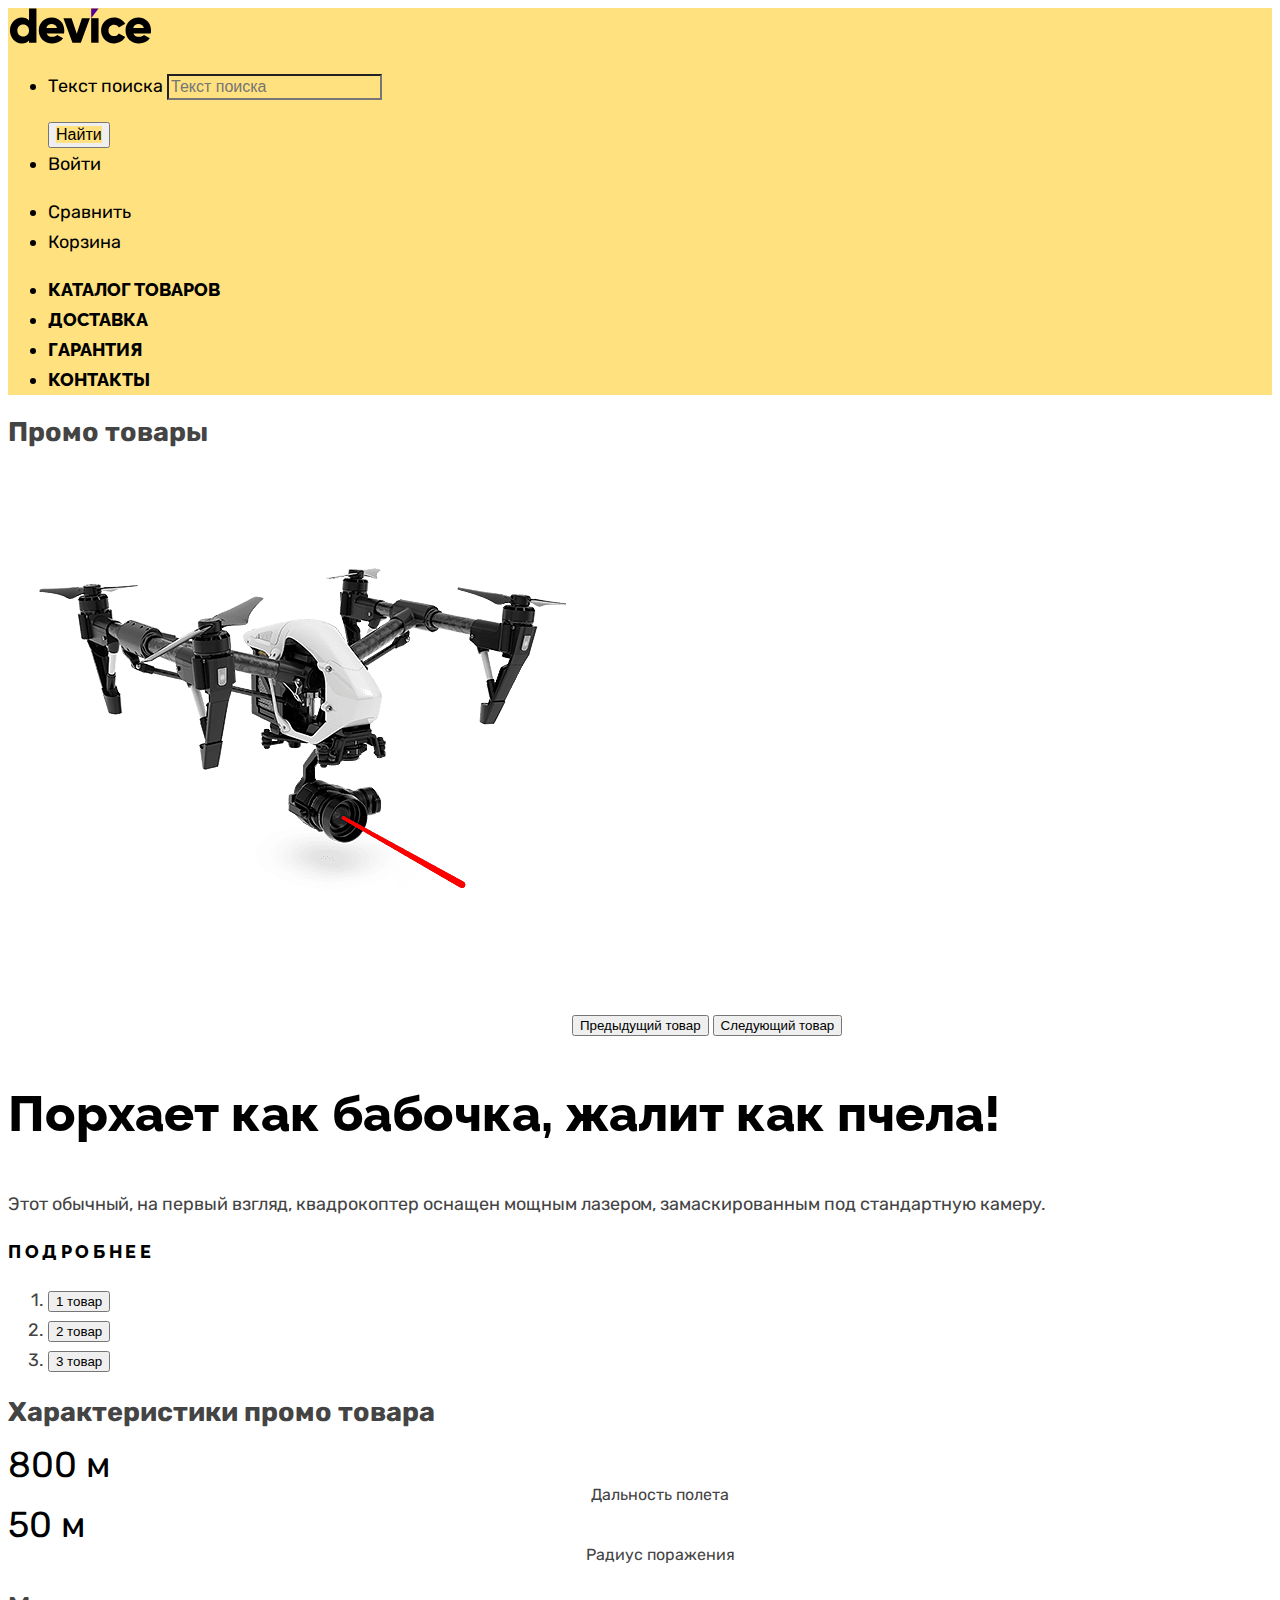
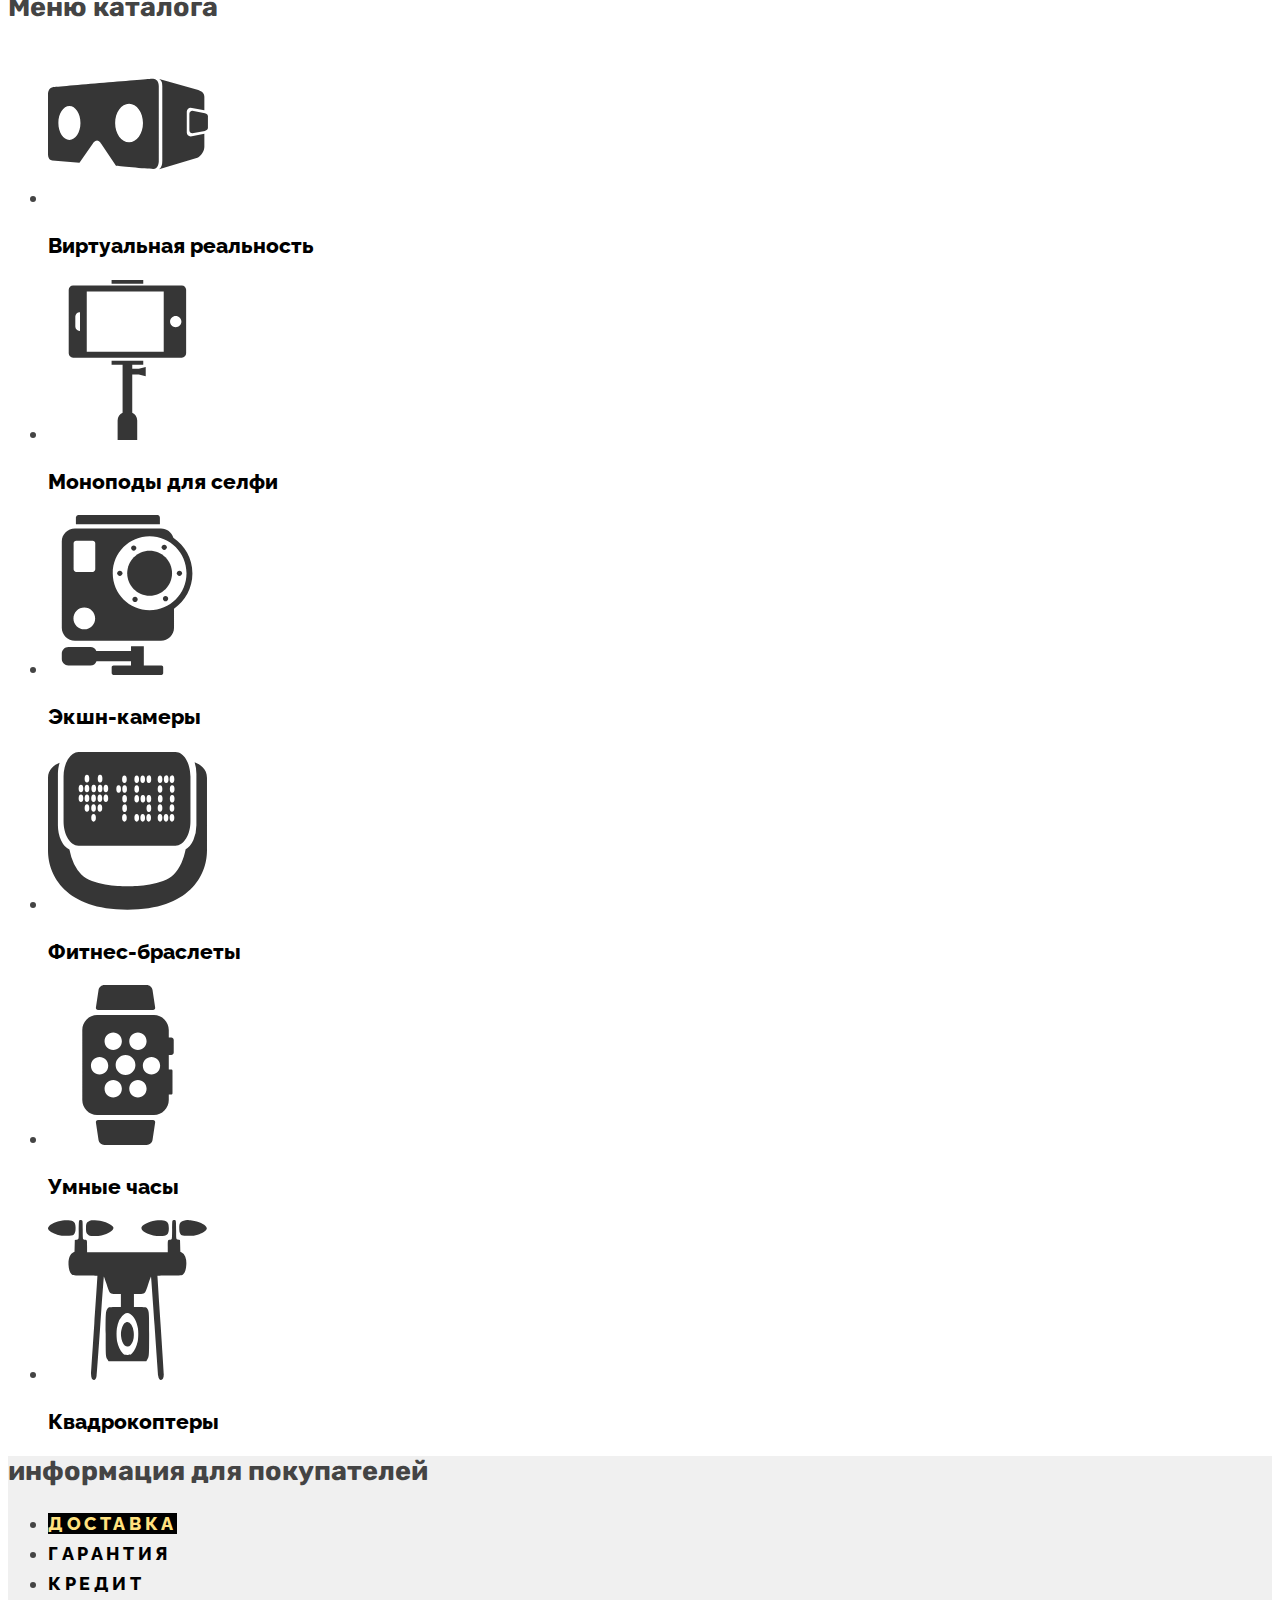
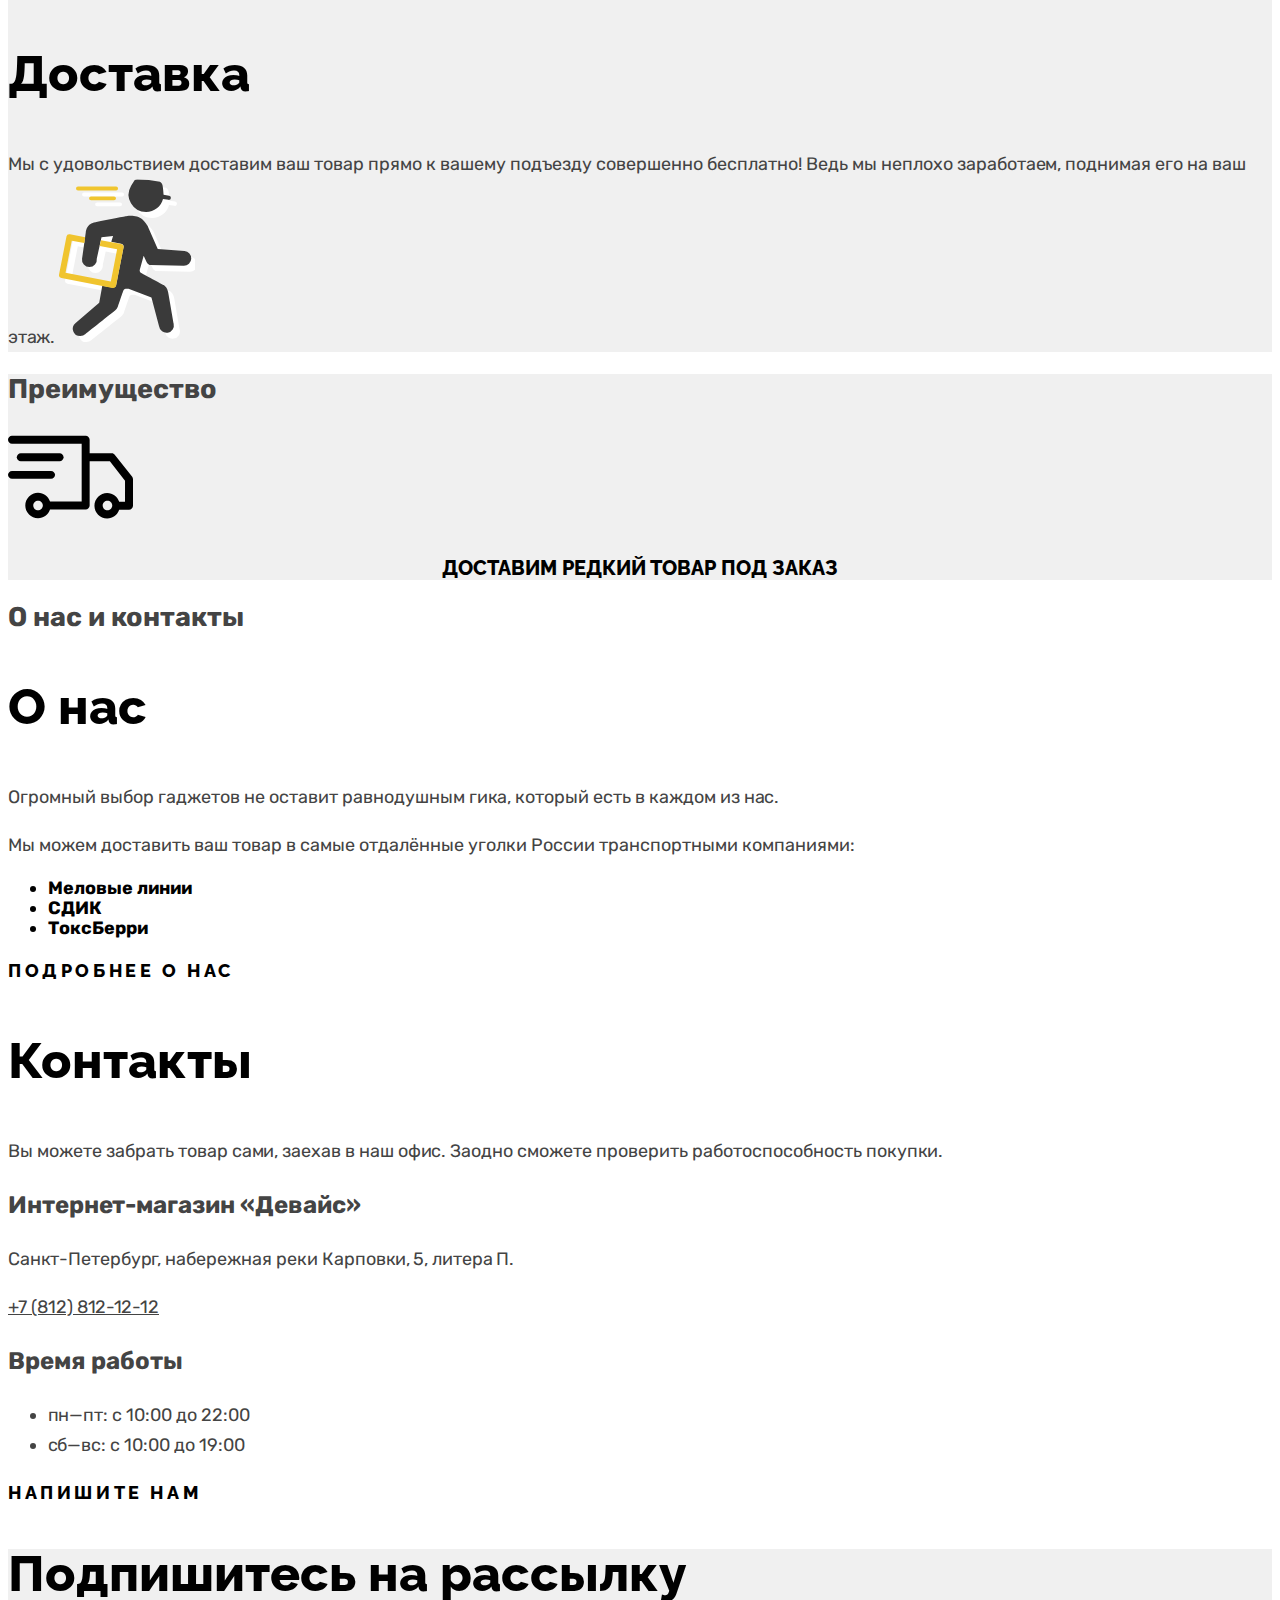
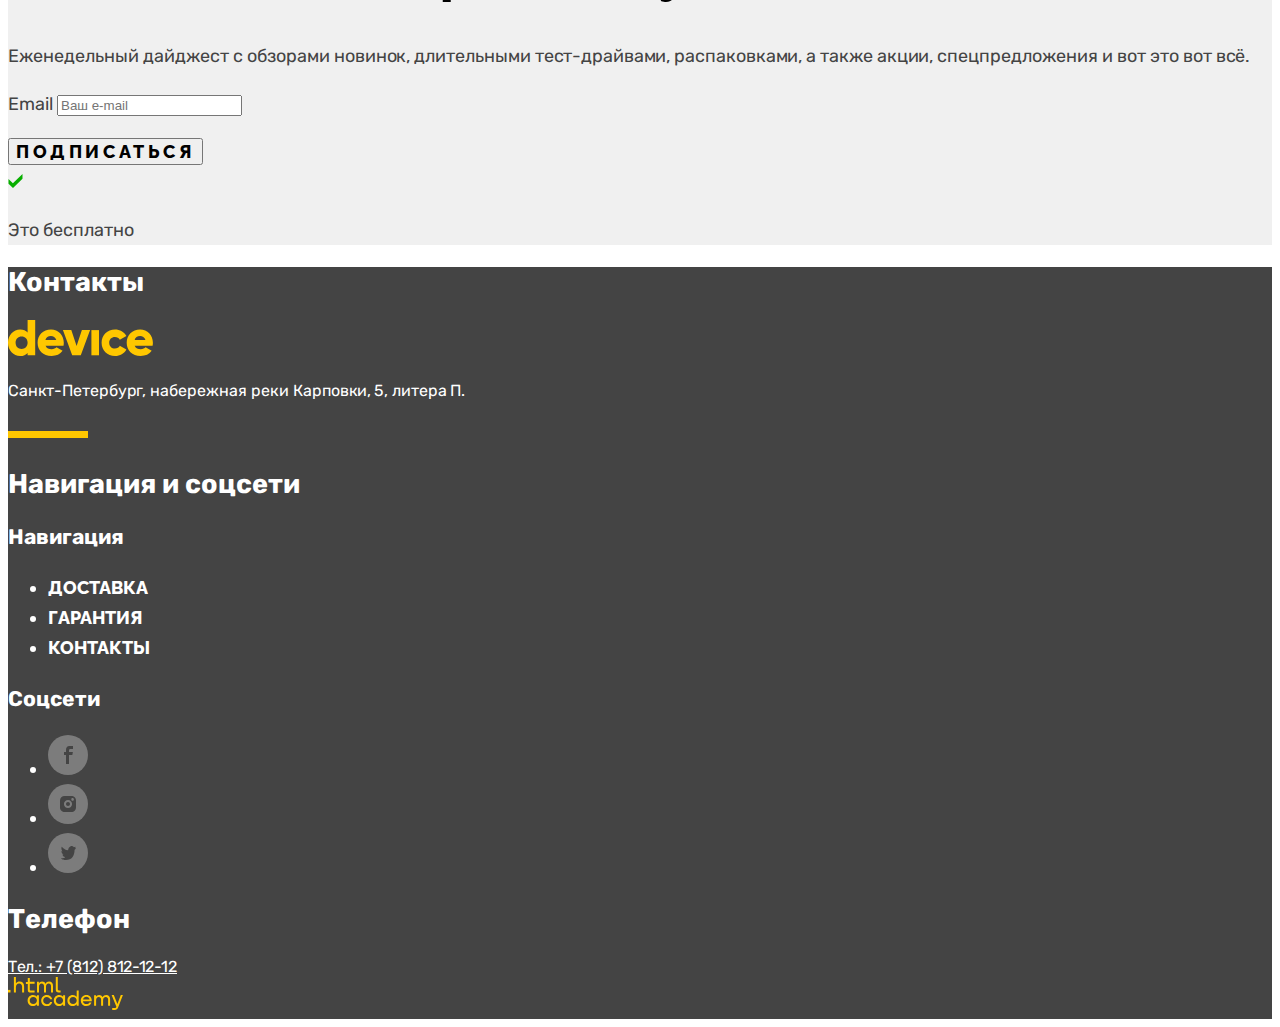
==== index.html @ 8604117a "Базовая стиллизация страницы каталога" ====
<!DOCTYPE html>
<html lang="ru">
  <head>
    <meta charset="utf-8">
    <title>HTML Academy: device</title>
    <link rel="stylesheet" href="css/styles.css">
  </head>
  <body>
    <header class="page-header">
      <nav class="navigation">
        <a class="navigation-logo" href="index.html">
          <img class="page-header-logo" alt="Логотип магазина device" src="./img/header-logo.svg" width="145" height="36">
        </a>

        <ul class="header-list">
          <li class="search-item">
            <form class="search-form" action="https://echo.htmlacademy.ru/" method="post">
              <p class="search-text">
                <label class="visually-hidden" for="search-text">Текст поиска</label>
                <input class="search-text-field" placeholder="Текст поиска" type="text" name="search-text" id="search-text" required>
              </p>
              <button class="search-button" type="submit">
                <span class="search-button-title">Найти</span>
              </button>
            </form>
          </li>
          <li class="header-item">
            <a class="header-link" href="">Войти</a>
          </li>
        </ul>

        <ul class="header-list">
          <li class="header-item">
            <a class="header-link" href="">Сравнить</a>
          </li>
          <li class="header-item">
            <a class="header-link" href="">Корзина</a>
          </li>
        </ul>

        <ul class="navigation-list">
          <li class="navigation-item">
            <a class="navigation-link" href="about.html">
              <span class="visually-hidden">Каталог товаров</span>
            </a>
          </li>
          <li class="navigation-item">
            <a class="navigation-link" href="catalog.html">Доставка</a>
          </li>
          <li class="navigation-item">
            <a class="navigation-link" href="faq.html">Гарантия</a>
          </li>
          <li class="navigation-item">
            <a class="navigation-link" href="faq.html">Контакты</a>
          </li>
        </ul>
      </nav>
    </header>
    <main class="main-index">
      <section class="promo">
        <h2 class="visually-hidden">Промо товары</h2>
        <img class="slider-image" src="./img/slider-1-copter.png" alt="Промо товары" width="560" height="560">
        <button class="slider-button slider-prev" type="button">
          <span class="visually-hidden">Предыдущий товар</span>
        </button>
        <button class="slider-button slider-next" type="button">
          <span class="visually-hidden">Следующий товар</span>
        </button>
        <h3 class="promo-product-title">Порхает как бабочка, жалит как пчела!</h3>
        <p class="promo-product-description">Этот обычный, на первый взгляд, квадрокоптер оснащен мощным лазером, замаскированным под стандартную камеру.</p>
        <a class="button" href="#">Подробнее</a>

        <ol class="slider-pagination">
          <li class="slider-pagination-item">
            <button class="slider-pagination-button slider-pagination-button-current" type="button">
              <span class="visually-hidden">1 товар</span>
            </button>
          </li>
          <li class="slider-pagination-item">
            <button class="slider-pagination-button" type="button">
              <span class="visually-hidden">2 товар</span>
            </button>
          </li>
          <li class="slider-pagination-item">
            <button class="slider-pagination-button" type="button">
              <span class="visually-hidden">3 товар</span>
            </button>
          </li>
        </ol>

        <h2 class="visually-hidden">Характеристики промо товара</h2>
        <dl class="promo-product-feature">
          <dt class="promo-product-feature-name">800 м</dt>
          <dd class="promo-product-feature-value">Дальность полета</dd>

          <dt class="promo-product-feature-name">50 м</dt>
          <dd class="promo-product-feature-value">Радиус поражения</dd>
        </dl>

      </section>

      <section class="catalog">
        <h2 class="visually-hidden">Меню каталога</h2>
        <ul class="catalog-menu">
          <li class="catalog-menu-card">
            <a class="catalog-menu-link" href="catalog.html">
              <img class="catalog-menu-image" src="./img/catalog-image-VR.svg" alt="камера VR" width="160" height="160">
              <h3 class="catalog-menu-title">Виртуальная реальность</h3>
            </a>
          </li>
          <li class="catalog-menu-card">
            <a class="catalog-menu-link" href="#">
              <img class="catalog-menu-image" src="./img/catalog-image-monopod.svg" alt="Моноподы для селфи" width="160" height="160">
              <h3 class="catalog-menu-title">Моноподы для селфи</h3>
            </a>
          </li>
          <li class="catalog-menu-card">
            <a class="catalog-menu-link" href="#">
              <img class="catalog-menu-image" src="./img/catalog-image-camera.svg" alt="Экшн-камера" width="160" height="160">
              <h3 class="catalog-menu-title">Экшн-камеры</h3>
            </a>
          </li>
          <li class="catalog-menu-card">
            <a class="catalog-menu-link" href="#">
              <img class="catalog-menu-image" src="./img/catalog-image-smartband.svg" alt="итнес-браслет" width="160" height="160">
              <h3 class="catalog-menu-title">Фитнес-браслеты</h3>
            </a>
          </li>
          <li class="catalog-menu-card">
            <a class="catalog-menu-link" href="#">
              <img class="catalog-menu-image" src="./img/catalog-image-smartwatch.svg" alt="Умные часы" width="160" height="160">
              <h3 class="catalog-menu-title">Умные часы</h3>
            </a>
          </li>
          <li class="catalog-menu-card">
            <a class="catalog-menu-link" href="#">
              <img class="catalog-menu-image" src="./img/catalog-image-copter.svg" alt="Квадрокоптер" width="160" height="160">
              <h3 class="catalog-menu-title">Квадрокоптеры</h3>
            </a>
          </li>
        </ul>
      </section>

      <section class="info">
        <h2 class="visually-hidden">информация для покупателей</h2>
          <ul class="info-list">
            <li class="info-item">
              <a class="button button-current" href="">
                Доставка
              </a>
            </li>
            <li class="info-item">
              <a class="button" href="">
                Гарантия
              </a>
            </li>
            <li class="info-item">
              <a class="button" href="">
                Кредит
              </a>
            </li>
          </ul>
          <h3 class="info-title">Доставка</h3>
          <span class="info-description">Мы с удовольствием доставим ваш товар прямо к вашему подъезду совершенно бесплатно! Ведь мы неплохо заработаем, поднимая его на ваш этаж.</span>
          <img class="info-logo" src="./img/delivery-image.svg" alt="силуэт человека с посылкой подмышкой, бегущего вперед" width="136" height="164">
      </section>

      <section class="advantage">
        <h2 class="visually-hidden">Преимущество</h2>
        <img class="advantage-logo" src="./img/delivery-logo.svg" alt="Едущий грузовичок доставки" width="125" height="100">
        <p class="advantage-description">Доставим редкий товар под заказ</p>
      </section>

      <section class="about-contacts">
        <h2 class="visually-hidden">О нас и контакты</h2>
        <div class="about">
          <h3 class="about-title">О нас</h3>
          <p class="about-text">Огромный выбор гаджетов не оставит равнодушным гика, который есть в каждом из нас.</p>
          <p class="about-text">Мы можем доставить ваш товар в самые отдалённые уголки России транспортными компаниями:</p>
          <ul class="delivery-list">
            <li class="delivery-item">
              <b>Меловые линии</b>
            </li>
            <li class="delivery-item">
              <b>СДИК</b>
            </li>
            <li class="delivery-item">
              <b>ТоксБерри</b>
            </li>
          </ul>
          <a class="button" href="">Подробнее о нас</a>
        </div>

        <div class="contacts">
          <h3 class="contacts-title">Контакты</h3>
          <p class="contacts-text">Вы можете забрать товар сами, заехав в наш офис. Заодно сможете проверить работоспособность покупки. </p>
          <h3 class="contacts-subtitle">Интернет-магазин «Девайс»</h3>
          <address class="contacts-address">
            <p class="contacts-address-text">Санкт-Петербург, набережная реки Карповки, 5, литера П.</p>
            <a class="contacts-phone" href="tel:+78128121212">+7 (812) 812-12-12</a>
          </address>
          <h3 class="contacts-subtitle">Время работы</h3>
          <ul class="contacts-schedule">
            <li class="contacts-schedule-item">пн—пт: с 10:00 до 22:00</li>
            <li class="contacts-schedule-item">сб—вс: с 10:00 до 19:00</li>
          </ul>
          <a class="button" href="#">Напишите нам</a>
        </div>
      </section>

      <section class="newsletter">
        <h2 class="newsletter-title">Подпишитесь на рассылку</h2>
        <p class="newsletter-text">Еженедельный дайджест с обзорами новинок, длительными тест-драйвами, распаковками, а также акции, спецпредложения и вот это вот всё.</p>
        <form class="newsletter-form" action="https://echo.htmlacademy.ru/" method="post">
          <p class="newsletter-email">
            <label class="visually-hidden" for="newsletter-email">Email</label>
            <input class="field"  placeholder="Ваш e-mail" type="email" name="newsletter-email" id="newsletter-email" required>
          </p>
          <button class="button newsletter-button" type="submit">
            <span class="visually-hidden">Подписаться</span>
          </button>
        </form>
        <img class="newsletter-logo" src="./img/сheck-mark.svg" alt="галочка">
        <p class="newsletter-text">Это бесплатно</p>
      </section>
    </main>

    <footer class="page-footer">
      <section class="footer-contacts">
        <h2 class="visually-hidden">Контакты</h2>
        <img class="footer-contacts-logo" src="./img/footer-logo.svg" alt="Логотип магазина device" width="145" height="36">
        <address class="footer-contacts-address">
          <p class="address-text">Санкт-Петербург, набережная реки Карповки, 5, литера П.</p>
        </address>
        <img class="footer-contacts-logo" src="./img/line.svg" alt="горизонтальная желтая полоса" width="80" height="7">
      </section>

      <section>
        <h2 class="visually-hidden">Навигация и соцсети</h2>

        <h3 class="visually-hidden">Навигация</h3>
        <ul class="navigation-list navigation-footer">
          <li class="navigation-item navigation-footer">
            <a class="navigation-link" href="catalog.html">Доставка</a>
          </li>
          <li class="navigation-item navigation-footer">
            <a class="navigation-link" href="faq.html">Гарантия</a>
          </li>
          <li class="navigation-item navigation-footer">
            <a class="navigation-link" href="faq.html">Контакты</a>
          </li>
        </ul>

        <h3 class="visually-hidden">Соцсети</h3>
        <ul class="footer-social-list">
          <li class="footer-social-item">
            <a class="button" href="#">
              <img class="social-logo" alt="Логотип Facebook" src="./img/fb-logo.svg" width="40" height="40">
            </a>
          </li>
          <li class="footer-social-item">
            <a class="button" href="#">
              <img class="social-logo" alt="Логотип Instagram" src="./img/insta-logo.svg" width="40" height="40">
            </a>
          </li>
          <li class="footer-social-item">
            <a class="button" href="#">
              <img class="social-logo" alt="Логотип Twitter" src="./img/twitter-logo.svg" width="40" height="40">
            </a>
          </li>
        </ul>
      </section>

      <section>
        <h2 class="visually-hidden">Телефон</h2>
        <address class="footer-contacts-address">
          <a class="footer-contacts-address-phone" href="tel:+78005558628">Тел.: +7 (812) 812-12-12</a>
        </address>
        <a class="htmlacademy-link" href="https://htmlacademy.ru/">
          <img class="footer-about-logo" src="./img/school-logo.svg" alt="Логотип html academy" width="115" height="33">
        </a>
      </section>

    </footer>
  </body>
</html>
---- css/styles.css ----
@font-face {
  font-family: "Raleway";
  font-style: normal;
  font-weight: 800;
  src: url("../fonts/raleway/raleway-800.woff2") format("woff2");
  font-display: swap;
}

@font-face {
  font-family: "Rubik";
  font-style: normal;
  font-weight: 400;
  src: url("../fonts/rubik/rubik-400.woff2") format("woff2");
  font-display: swap;
}

@font-face {
  font-family: "Rubik";
  font-style: normal;
  font-weight: 700;
  src: url("../fonts/rubik/rubik-700.woff2") format("woff2");
  font-display: swap;
}

body {
  font-family: "Rubik", sans-serif;
  font-size: 18px;
  line-height: 30px;
  color: #444444;
  background-color: #FFFFFF;
}

.button {
  font-family: "Raleway", sans-serif;
  font-size: 18px;
  text-align: center;
  color: #000000;
  text-decoration: none;
  text-transform: uppercase;
  letter-spacing: 3.6px;
}

.button-current {
  background-color: #000000;
  color: #FFE17F;
}

.page-header {
  color: #000000;
  background: #FFE17F;
}

.search-button-title {
  font-size: 16px;
  line-height: 20px;
  text-align: center;
  color: #000000;
  background-color: #FFE17F;
}

.search-text-field {
  font-size: 16px;
  line-height: 20px;
  background-color: #FFE17F;
}

.navigation-link {
  font-family: "Raleway", sans-serif;
  line-height: 21px;
  text-align: center;
  color: #000000;
  text-decoration: none;
  text-transform: uppercase;
}

.navigation-current {
  opacity: 30%;
}

.header-link {
  text-align: center;
  color: #000000;
  text-decoration: none;
}

.promo-product-title {
  font-family: "Raleway", sans-serif;
  font-size: 50px;
  line-height: 50px;
  color: #000000;
}

.promo-product-feature-name {
  font-size: 36px;
  color: #000000;
}

.promo-product-feature-value {
  font-size: 16px;
  text-align: center;
}

.catalog-menu-link {
  font-family: "Raleway", sans-serif;
  line-height: 24px;
  color: #000000;
  text-decoration: none;
}

.info-title {
  font-family: "Raleway", sans-serif;
  font-size: 50px;
  line-height: 50px;
  color: #000000;
}

.info {
  background: #F0F0F0;
}

.advantage {
  background: #F0F0F0;
}

.advantage-description {
  font-family: "Raleway", sans-serif;
  font-size: 20px;
  line-height: 24px;
  color: #000000;
  text-align: center;
  text-transform: uppercase;
}

.about-title {
  font-family: "Raleway", sans-serif;
  font-size: 50px;
  line-height: 50px;
  color: #000000;
}

.delivery-item {
  line-height: 20px;
  color: #000000;
}

.contacts-title {
  font-family: "Raleway", sans-serif;
  font-size: 50px;
  line-height: 50px;
  color: #000000;
}

.contacts-subtitle {
  font-size: 24px;
}

.contacts-address {
  font-style: normal;
}

.contacts-phone {
  text-decoration-line: underline;
  color: #444444;
}

.newsletter-title {
  font-family: "Raleway", sans-serif;
  font-size: 50px;
  line-height: 50px;
  color: #000000;
}

.newsletter {
  background: #F0F0F0;
}

.page-footer {
  color: #FFFFFF;
  background: #444444;
}

.page-footer a {
  color: #FFFFFF;
}

.footer-contacts-address {
  font-style: normal;
  font-size: 16px;
  line-height: 20px;
}

/*Страница каталога*/

.inner-header-title {
  font-family: "Raleway", sans-serif;
  font-size: 50px;
  line-height: 50px;
  color: #000000;
}

.breadcrumbs {
  color: #000000;
  font-size: 16px;
}

.breadcrumbs-link {
  color: inherit;
  text-decoration: none;
}

.catalog-filter-label {
  font-family: "Raleway", sans-serif;
  font-size: 16px;
  color: #000000;
  text-transform: uppercase;
  letter-spacing:3.2px;
}

.catalog-filter-title {
  line-height: 20px;
  color: #000000;
  font-weight: 700;
}

.control-label {
  font-size: 16px;
  color: #000000;
}

.catalog-filter-slider {
  font-size: 15px;
  color: #000000;
  opacity: 30%;
}

.filter-container {
  background: #F0F0F0;
}

.sorting-type-label {
  font-family: "Raleway", sans-serif;
  font-size: 16px;
  color: #000000;
  text-transform: uppercase;
  letter-spacing:3.2px;
}

.sorting-container {
  background: #F0F0F0;
}

.product-card-link {
  text-decoration: none;
}

.product-card-title {
  line-height: 20px;
  letter-spacing: -0.36px;
  color: #000000;
}

.product-card-price {
  font-weight: 400;
}

.pagination-show-more {
  font-size: 16px;
}

.pagination-container {
  background: #F0F0F0;
}

.pagination-link {
  color: #444444;
  background-color: #F0F0F0;
  text-decoration: none;
  font-size: 16px;
  line-height: 20px;
}
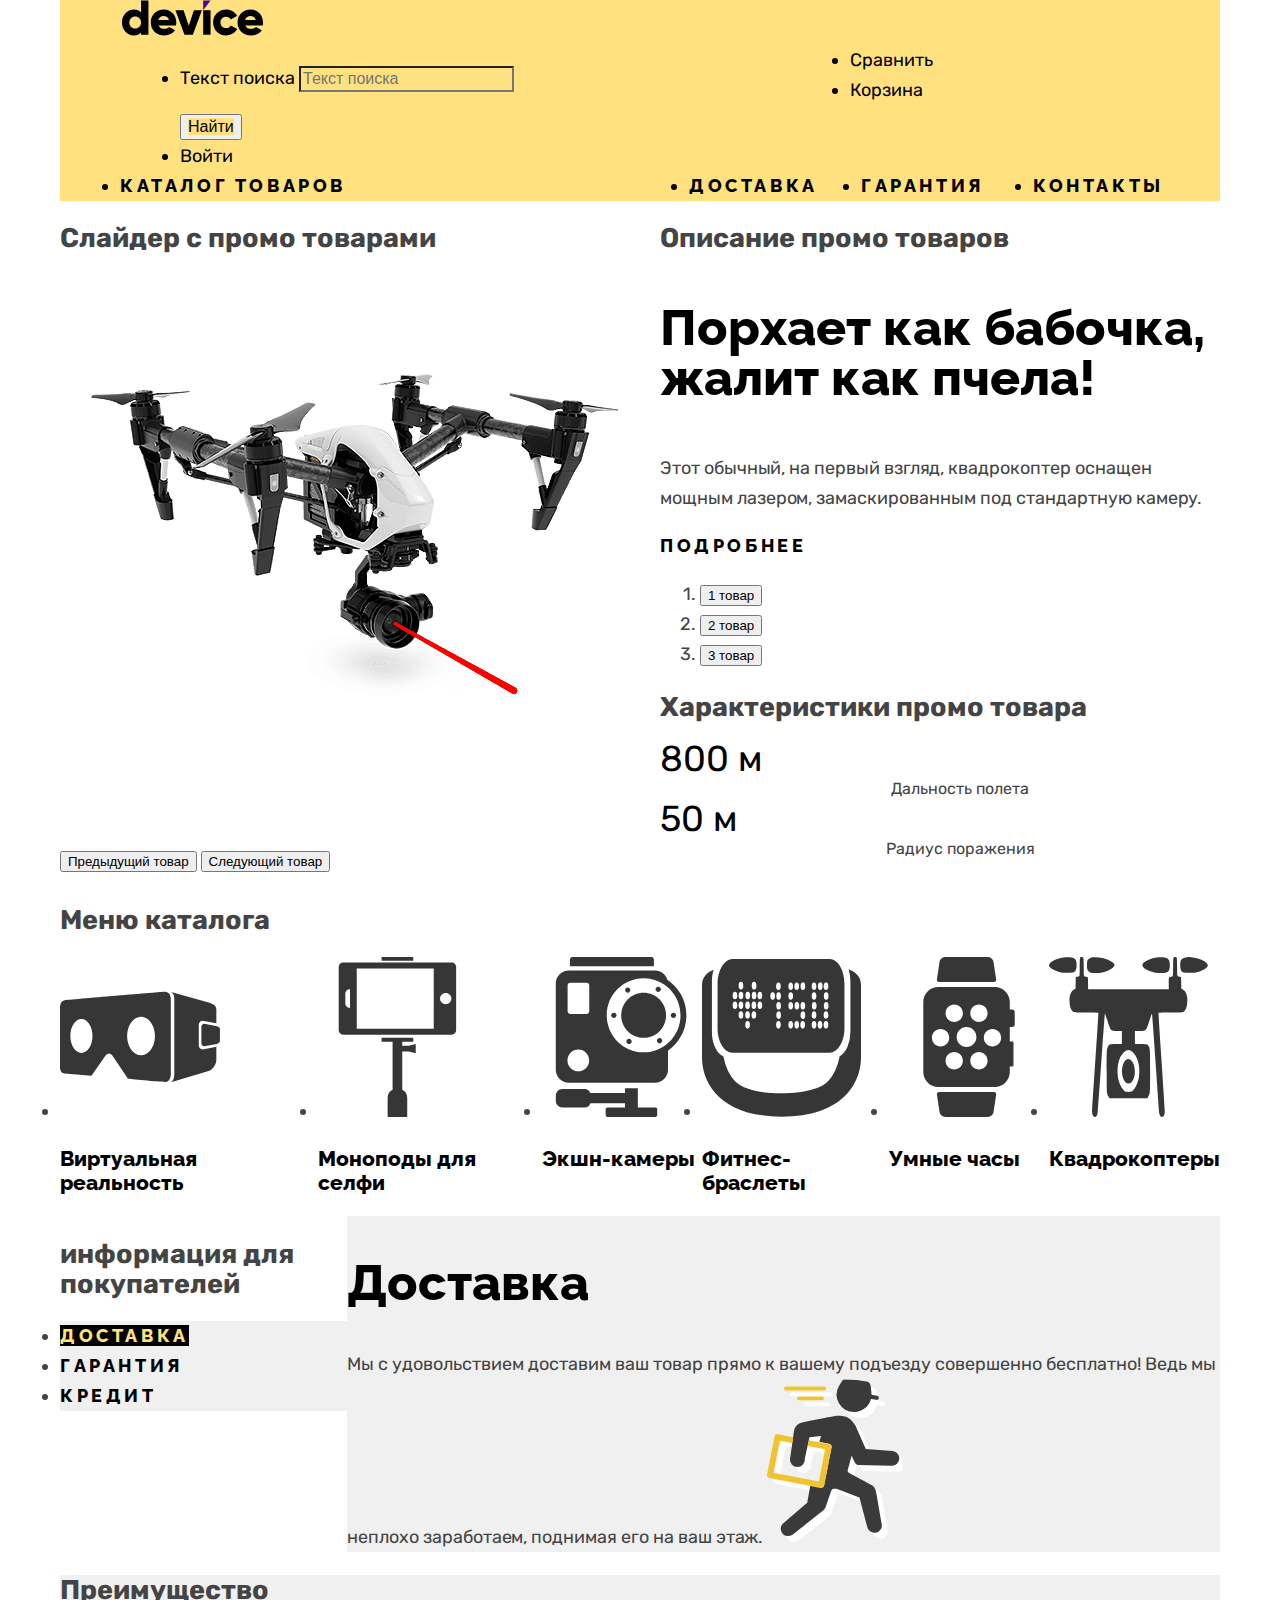
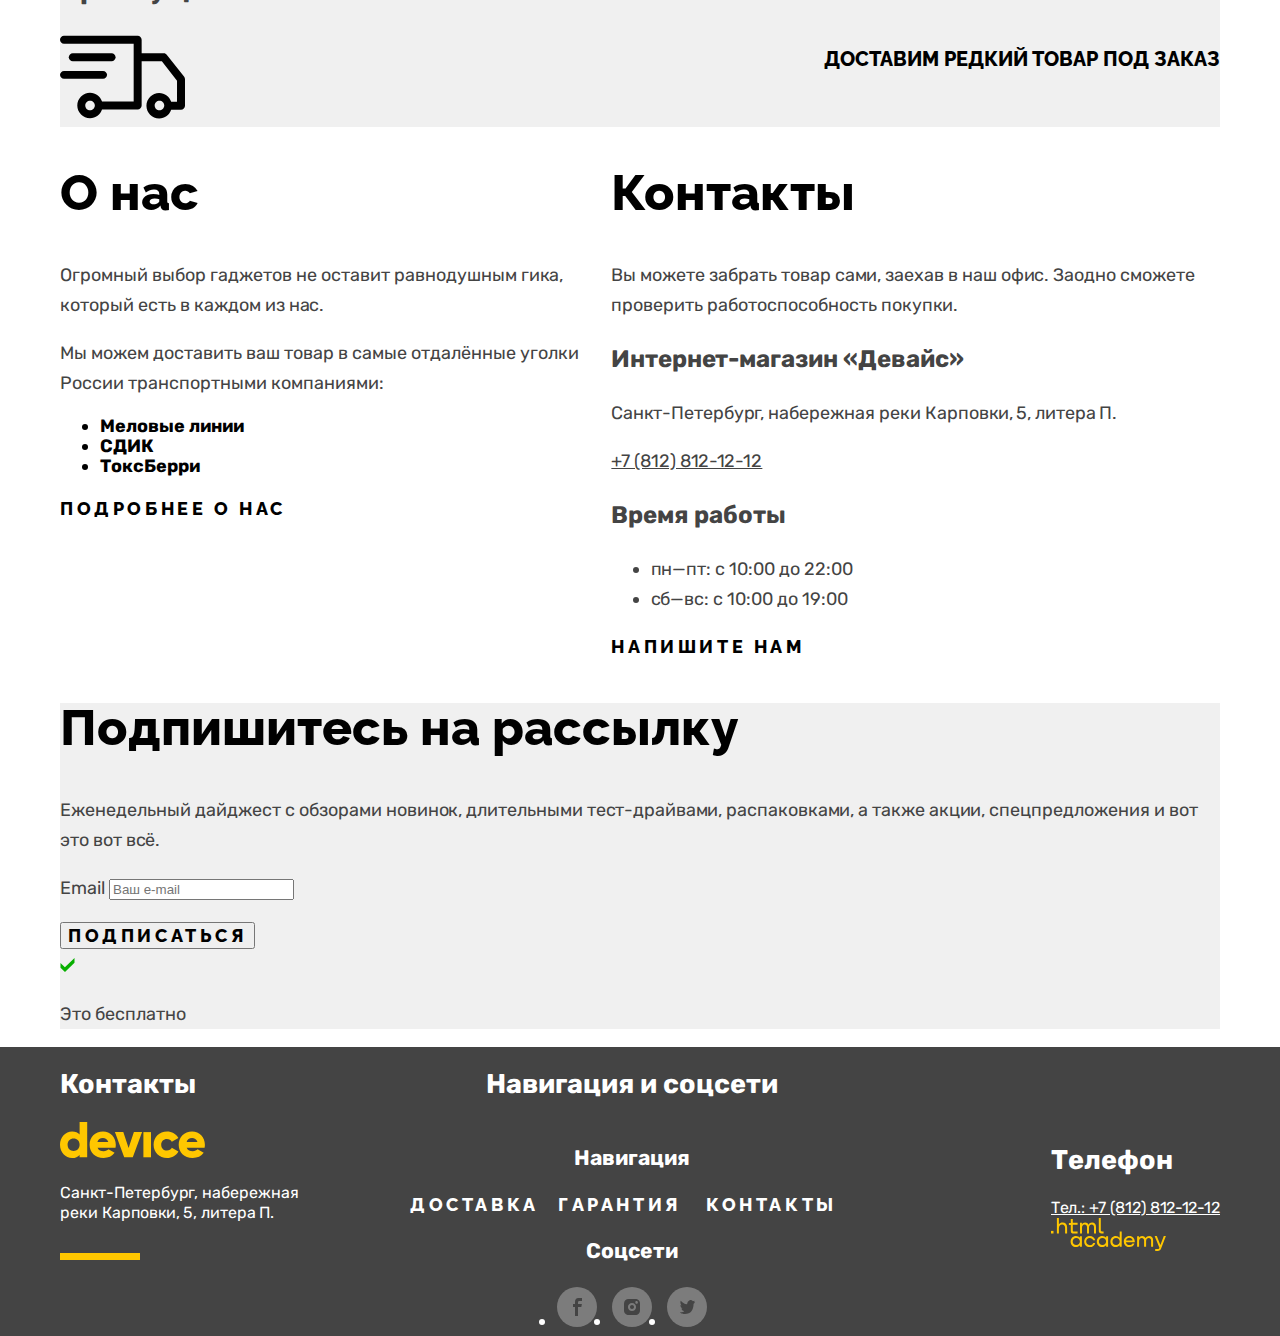
==== commit a2422974: "Сетки. Крупные блоки. Главная страница" ====
--- a/index.html
+++ b/index.html
@@ -12,274 +12,291 @@
           <img class="page-header-logo" alt="Логотип магазина device" src="./img/header-logo.svg" width="145" height="36">
         </a>
 
-        <ul class="header-list">
-          <li class="search-item">
-            <form class="search-form" action="https://echo.htmlacademy.ru/" method="post">
-              <p class="search-text">
-                <label class="visually-hidden" for="search-text">Текст поиска</label>
-                <input class="search-text-field" placeholder="Текст поиска" type="text" name="search-text" id="search-text" required>
-              </p>
-              <button class="search-button" type="submit">
-                <span class="search-button-title">Найти</span>
-              </button>
-            </form>
-          </li>
-          <li class="header-item">
-            <a class="header-link" href="">Войти</a>
-          </li>
-        </ul>
-
-        <ul class="header-list">
-          <li class="header-item">
-            <a class="header-link" href="">Сравнить</a>
-          </li>
-          <li class="header-item">
-            <a class="header-link" href="">Корзина</a>
-          </li>
-        </ul>
-
-        <ul class="navigation-list">
-          <li class="navigation-item">
-            <a class="navigation-link" href="about.html">
+        <div class="navigation-user">
+          <ul class="header-user">
+            <li class="search-item">
+              <form class="search-form" action="https://echo.htmlacademy.ru/" method="post">
+                <p class="search-text">
+                  <label class="visually-hidden" for="search-text">Текст поиска</label>
+                  <input class="search-text-field" placeholder="Текст поиска" type="text" name="search-text" id="search-text" required>
+                </p>
+                <button class="search-button" type="submit">
+                  <span class="search-button-title">Найти</span>
+                </button>
+              </form>
+            </li>
+            <li class="header-item">
+              <a class="header-link" href="">Войти</a>
+            </li>
+          </ul>
+
+          <ul class="header-user header-list">
+            <li class="header-item">
+              <a class="header-link" href="">Сравнить</a>
+            </li>
+            <li class="header-item">
+              <a class="header-link" href="">Корзина</a>
+            </li>
+          </ul>
+      </div>
+
+        <ul class="navigation-user navigation-list">
+          <li class="navigation-item catalog-item">
+            <a class="navigation-link" href="catalog.html">
               <span class="visually-hidden">Каталог товаров</span>
             </a>
           </li>
           <li class="navigation-item">
-            <a class="navigation-link" href="catalog.html">Доставка</a>
+            <a class="navigation-link" href="#">Доставка</a>
           </li>
           <li class="navigation-item">
-            <a class="navigation-link" href="faq.html">Гарантия</a>
+            <a class="navigation-link" href="#">Гарантия</a>
           </li>
           <li class="navigation-item">
-            <a class="navigation-link" href="faq.html">Контакты</a>
+            <a class="navigation-link" href="#">Контакты</a>
           </li>
         </ul>
       </nav>
     </header>
-    <main class="main-index">
-      <section class="promo">
-        <h2 class="visually-hidden">Промо товары</h2>
-        <img class="slider-image" src="./img/slider-1-copter.png" alt="Промо товары" width="560" height="560">
-        <button class="slider-button slider-prev" type="button">
-          <span class="visually-hidden">Предыдущий товар</span>
-        </button>
-        <button class="slider-button slider-next" type="button">
-          <span class="visually-hidden">Следующий товар</span>
-        </button>
-        <h3 class="promo-product-title">Порхает как бабочка, жалит как пчела!</h3>
-        <p class="promo-product-description">Этот обычный, на первый взгляд, квадрокоптер оснащен мощным лазером, замаскированным под стандартную камеру.</p>
-        <a class="button" href="#">Подробнее</a>
-
-        <ol class="slider-pagination">
-          <li class="slider-pagination-item">
-            <button class="slider-pagination-button slider-pagination-button-current" type="button">
-              <span class="visually-hidden">1 товар</span>
+    <main class="main-container main-index">
+      <div class="page-container">
+
+        <div class="index-columns">
+          <section class="slider">
+            <h2 class="visually-hidden">Слайдер с промо товарами</h2>
+            <img class="slider-image" src="./img/slider-1-copter.png" alt="Промо товары" width="560" height="560">
+            <button class="slider-button slider-prev" type="button">
+              <span class="visually-hidden">Предыдущий товар</span>
             </button>
-          </li>
-          <li class="slider-pagination-item">
-            <button class="slider-pagination-button" type="button">
-              <span class="visually-hidden">2 товар</span>
+            <button class="slider-button slider-next" type="button">
+              <span class="visually-hidden">Следующий товар</span>
             </button>
-          </li>
-          <li class="slider-pagination-item">
-            <button class="slider-pagination-button" type="button">
-              <span class="visually-hidden">3 товар</span>
+          </section>
+
+          <section class="promo-product">
+            <h2 class="visually-hidden">Описание промо товаров</h2>
+            <h3 class="promo-product-title">Порхает как бабочка, жалит как пчела!</h3>
+            <p class="promo-product-description">Этот обычный, на первый взгляд, квадрокоптер оснащен мощным лазером, замаскированным под стандартную камеру.</p>
+            <a class="button" href="#">Подробнее</a>
+
+            <ol class="slider-pagination">
+              <li class="slider-pagination-item">
+                <button class="slider-pagination-button slider-pagination-button-current" type="button">
+                  <span class="visually-hidden">1 товар</span>
+                </button>
+              </li>
+              <li class="slider-pagination-item">
+                <button class="slider-pagination-button" type="button">
+                  <span class="visually-hidden">2 товар</span>
+                </button>
+              </li>
+              <li class="slider-pagination-item">
+                <button class="slider-pagination-button" type="button">
+                  <span class="visually-hidden">3 товар</span>
+                </button>
+              </li>
+            </ol>
+
+            <h2 class="visually-hidden">Характеристики промо товара</h2>
+            <dl class="promo-product-feature">
+              <dt class="promo-product-feature-name">800 м</dt>
+              <dd class="promo-product-feature-value">Дальность полета</dd>
+
+              <dt class="promo-product-feature-name">50 м</dt>
+              <dd class="promo-product-feature-value">Радиус поражения</dd>
+            </dl>
+          </section>
+        </div>
+
+        <section class="catalog">
+          <h2 class="visually-hidden">Меню каталога</h2>
+          <ul class="catalog-menu">
+            <li class="catalog-menu-card">
+              <a class="catalog-menu-link" href="catalog.html">
+                <img class="catalog-menu-image" src="./img/catalog-image-VR.svg" alt="камера VR" width="160" height="160">
+                <h3 class="catalog-menu-title">Виртуальная реальность</h3>
+              </a>
+            </li>
+            <li class="catalog-menu-card">
+              <a class="catalog-menu-link" href="#">
+                <img class="catalog-menu-image" src="./img/catalog-image-monopod.svg" alt="Моноподы для селфи" width="160" height="160">
+                <h3 class="catalog-menu-title">Моноподы для селфи</h3>
+              </a>
+            </li>
+            <li class="catalog-menu-card">
+              <a class="catalog-menu-link" href="#">
+                <img class="catalog-menu-image" src="./img/catalog-image-camera.svg" alt="Экшн-камера" width="160" height="160">
+                <h3 class="catalog-menu-title">Экшн-камеры</h3>
+              </a>
+            </li>
+            <li class="catalog-menu-card">
+              <a class="catalog-menu-link" href="#">
+                <img class="catalog-menu-image" src="./img/catalog-image-smartband.svg" alt="итнес-браслет" width="160" height="160">
+                <h3 class="catalog-menu-title">Фитнес-браслеты</h3>
+              </a>
+            </li>
+            <li class="catalog-menu-card">
+              <a class="catalog-menu-link" href="#">
+                <img class="catalog-menu-image" src="./img/catalog-image-smartwatch.svg" alt="Умные часы" width="160" height="160">
+                <h3 class="catalog-menu-title">Умные часы</h3>
+              </a>
+            </li>
+            <li class="catalog-menu-card">
+              <a class="catalog-menu-link" href="#">
+                <img class="catalog-menu-image" src="./img/catalog-image-copter.svg" alt="Квадрокоптер" width="160" height="160">
+                <h3 class="catalog-menu-title">Квадрокоптеры</h3>
+              </a>
+            </li>
+          </ul>
+        </section>
+
+        <div class="index-columns">
+          <section class="info">
+            <h2 class="visually-hidden">информация для покупателей</h2>
+            <ul class="info-list">
+              <li class="info-item">
+                <a class="button button-current" href="">
+                  Доставка
+                </a>
+              </li>
+              <li class="info-item">
+                <a class="button" href="">
+                  Гарантия
+                </a>
+              </li>
+              <li class="info-item">
+                <a class="button" href="">
+                  Кредит
+                </a>
+              </li>
+            </ul>
+          </section>
+          <section class="description">
+            <h2 class="info-title">Доставка</h2>
+            <span class="info-description">Мы с удовольствием доставим ваш товар прямо к вашему подъезду совершенно бесплатно! Ведь мы неплохо заработаем, поднимая его на ваш этаж.</span>
+            <img class="info-logo" src="./img/delivery-image.svg" alt="силуэт человека с посылкой подмышкой, бегущего вперед" width="136" height="164">
+          </section>
+        </div>
+
+        <section class="advantage">
+          <h2 class="visually-hidden">Преимущество</h2>
+          <div class="index-columns">
+            <img class="advantage-logo" src="./img/delivery-logo.svg" alt="Едущий грузовичок доставки" width="125" height="100">
+            <p class="advantage-description">Доставим редкий товар под заказ</p>
+          </div>
+        </section>
+
+        <div class="index-columns">
+          <section class="about">
+            <h2 class="about-title">О нас</h2>
+            <p class="about-text">Огромный выбор гаджетов не оставит равнодушным гика, который есть в каждом из нас.</p>
+            <p class="about-text">Мы можем доставить ваш товар в самые отдалённые уголки России транспортными компаниями:</p>
+            <ul class="delivery-list">
+              <li class="delivery-item">
+                <b>Меловые линии</b>
+              </li>
+              <li class="delivery-item">
+                <b>СДИК</b>
+              </li>
+              <li class="delivery-item">
+                <b>ТоксБерри</b>
+              </li>
+            </ul>
+            <a class="button" href="">Подробнее о нас</a>
+          </section>
+
+          <section class="contacts">
+            <h2 class="contacts-title">Контакты</h2>
+            <p class="contacts-text">Вы можете забрать товар сами, заехав в наш офис. Заодно сможете проверить работоспособность покупки. </p>
+            <h3 class="contacts-subtitle">Интернет-магазин «Девайс»</h3>
+            <address class="contacts-address">
+              <p class="contacts-address-text">Санкт-Петербург, набережная реки Карповки, 5, литера П.</p>
+              <a class="contacts-phone" href="tel:+78128121212">+7 (812) 812-12-12</a>
+            </address>
+            <h3 class="contacts-subtitle">Время работы</h3>
+            <ul class="contacts-schedule">
+              <li class="contacts-schedule-item">пн—пт: с 10:00 до 22:00</li>
+              <li class="contacts-schedule-item">сб—вс: с 10:00 до 19:00</li>
+            </ul>
+            <a class="button" href="#">Напишите нам</a>
+          </section>
+        </div>
+
+        <section class="newsletter">
+          <h2 class="newsletter-title">Подпишитесь на рассылку</h2>
+          <p class="newsletter-text">Еженедельный дайджест с обзорами новинок, длительными тест-драйвами, распаковками, а также акции, спецпредложения и вот это вот всё.</p>
+          <form class="newsletter-form" action="https://echo.htmlacademy.ru/" method="post">
+            <p class="newsletter-email">
+              <label class="visually-hidden" for="newsletter-email">Email</label>
+              <input class="field"  placeholder="Ваш e-mail" type="email" name="newsletter-email" id="newsletter-email" required>
+            </p>
+            <button class="button newsletter-button" type="submit">
+              <span class="visually-hidden">Подписаться</span>
             </button>
-          </li>
-        </ol>
-
-        <h2 class="visually-hidden">Характеристики промо товара</h2>
-        <dl class="promo-product-feature">
-          <dt class="promo-product-feature-name">800 м</dt>
-          <dd class="promo-product-feature-value">Дальность полета</dd>
-
-          <dt class="promo-product-feature-name">50 м</dt>
-          <dd class="promo-product-feature-value">Радиус поражения</dd>
-        </dl>
-
-      </section>
-
-      <section class="catalog">
-        <h2 class="visually-hidden">Меню каталога</h2>
-        <ul class="catalog-menu">
-          <li class="catalog-menu-card">
-            <a class="catalog-menu-link" href="catalog.html">
-              <img class="catalog-menu-image" src="./img/catalog-image-VR.svg" alt="камера VR" width="160" height="160">
-              <h3 class="catalog-menu-title">Виртуальная реальность</h3>
-            </a>
-          </li>
-          <li class="catalog-menu-card">
-            <a class="catalog-menu-link" href="#">
-              <img class="catalog-menu-image" src="./img/catalog-image-monopod.svg" alt="Моноподы для селфи" width="160" height="160">
-              <h3 class="catalog-menu-title">Моноподы для селфи</h3>
-            </a>
-          </li>
-          <li class="catalog-menu-card">
-            <a class="catalog-menu-link" href="#">
-              <img class="catalog-menu-image" src="./img/catalog-image-camera.svg" alt="Экшн-камера" width="160" height="160">
-              <h3 class="catalog-menu-title">Экшн-камеры</h3>
-            </a>
-          </li>
-          <li class="catalog-menu-card">
-            <a class="catalog-menu-link" href="#">
-              <img class="catalog-menu-image" src="./img/catalog-image-smartband.svg" alt="итнес-браслет" width="160" height="160">
-              <h3 class="catalog-menu-title">Фитнес-браслеты</h3>
-            </a>
-          </li>
-          <li class="catalog-menu-card">
-            <a class="catalog-menu-link" href="#">
-              <img class="catalog-menu-image" src="./img/catalog-image-smartwatch.svg" alt="Умные часы" width="160" height="160">
-              <h3 class="catalog-menu-title">Умные часы</h3>
-            </a>
-          </li>
-          <li class="catalog-menu-card">
-            <a class="catalog-menu-link" href="#">
-              <img class="catalog-menu-image" src="./img/catalog-image-copter.svg" alt="Квадрокоптер" width="160" height="160">
-              <h3 class="catalog-menu-title">Квадрокоптеры</h3>
-            </a>
-          </li>
-        </ul>
-      </section>
-
-      <section class="info">
-        <h2 class="visually-hidden">информация для покупателей</h2>
-          <ul class="info-list">
-            <li class="info-item">
-              <a class="button button-current" href="">
-                Доставка
-              </a>
-            </li>
-            <li class="info-item">
-              <a class="button" href="">
-                Гарантия
-              </a>
-            </li>
-            <li class="info-item">
-              <a class="button" href="">
-                Кредит
-              </a>
-            </li>
-          </ul>
-          <h3 class="info-title">Доставка</h3>
-          <span class="info-description">Мы с удовольствием доставим ваш товар прямо к вашему подъезду совершенно бесплатно! Ведь мы неплохо заработаем, поднимая его на ваш этаж.</span>
-          <img class="info-logo" src="./img/delivery-image.svg" alt="силуэт человека с посылкой подмышкой, бегущего вперед" width="136" height="164">
-      </section>
-
-      <section class="advantage">
-        <h2 class="visually-hidden">Преимущество</h2>
-        <img class="advantage-logo" src="./img/delivery-logo.svg" alt="Едущий грузовичок доставки" width="125" height="100">
-        <p class="advantage-description">Доставим редкий товар под заказ</p>
-      </section>
-
-      <section class="about-contacts">
-        <h2 class="visually-hidden">О нас и контакты</h2>
-        <div class="about">
-          <h3 class="about-title">О нас</h3>
-          <p class="about-text">Огромный выбор гаджетов не оставит равнодушным гика, который есть в каждом из нас.</p>
-          <p class="about-text">Мы можем доставить ваш товар в самые отдалённые уголки России транспортными компаниями:</p>
-          <ul class="delivery-list">
-            <li class="delivery-item">
-              <b>Меловые линии</b>
-            </li>
-            <li class="delivery-item">
-              <b>СДИК</b>
-            </li>
-            <li class="delivery-item">
-              <b>ТоксБерри</b>
-            </li>
-          </ul>
-          <a class="button" href="">Подробнее о нас</a>
-        </div>
-
-        <div class="contacts">
-          <h3 class="contacts-title">Контакты</h3>
-          <p class="contacts-text">Вы можете забрать товар сами, заехав в наш офис. Заодно сможете проверить работоспособность покупки. </p>
-          <h3 class="contacts-subtitle">Интернет-магазин «Девайс»</h3>
-          <address class="contacts-address">
-            <p class="contacts-address-text">Санкт-Петербург, набережная реки Карповки, 5, литера П.</p>
-            <a class="contacts-phone" href="tel:+78128121212">+7 (812) 812-12-12</a>
+          </form>
+          <img class="newsletter-logo" src="./img/сheck-mark.svg" alt="галочка">
+          <p class="newsletter-text">Это бесплатно</p>
+        </section>
+      </div>
+    </main>
+
+    <footer class="page-footer">
+      <div class="page-footer-container">
+        <section class="footer-contacts">
+          <h2 class="visually-hidden">Контакты</h2>
+          <img class="footer-contacts-logo" src="./img/footer-logo.svg" alt="Логотип магазина device" width="145" height="36">
+          <address class="footer-contacts-address">
+            <p class="address-text">Санкт-Петербург, набережная реки Карповки, 5, литера П.</p>
           </address>
-          <h3 class="contacts-subtitle">Время работы</h3>
-          <ul class="contacts-schedule">
-            <li class="contacts-schedule-item">пн—пт: с 10:00 до 22:00</li>
-            <li class="contacts-schedule-item">сб—вс: с 10:00 до 19:00</li>
-          </ul>
-          <a class="button" href="#">Напишите нам</a>
-        </div>
-      </section>
-
-      <section class="newsletter">
-        <h2 class="newsletter-title">Подпишитесь на рассылку</h2>
-        <p class="newsletter-text">Еженедельный дайджест с обзорами новинок, длительными тест-драйвами, распаковками, а также акции, спецпредложения и вот это вот всё.</p>
-        <form class="newsletter-form" action="https://echo.htmlacademy.ru/" method="post">
-          <p class="newsletter-email">
-            <label class="visually-hidden" for="newsletter-email">Email</label>
-            <input class="field"  placeholder="Ваш e-mail" type="email" name="newsletter-email" id="newsletter-email" required>
-          </p>
-          <button class="button newsletter-button" type="submit">
-            <span class="visually-hidden">Подписаться</span>
-          </button>
-        </form>
-        <img class="newsletter-logo" src="./img/сheck-mark.svg" alt="галочка">
-        <p class="newsletter-text">Это бесплатно</p>
-      </section>
-    </main>
-
-    <footer class="page-footer">
-      <section class="footer-contacts">
-        <h2 class="visually-hidden">Контакты</h2>
-        <img class="footer-contacts-logo" src="./img/footer-logo.svg" alt="Логотип магазина device" width="145" height="36">
-        <address class="footer-contacts-address">
-          <p class="address-text">Санкт-Петербург, набережная реки Карповки, 5, литера П.</p>
-        </address>
-        <img class="footer-contacts-logo" src="./img/line.svg" alt="горизонтальная желтая полоса" width="80" height="7">
-      </section>
-
-      <section>
-        <h2 class="visually-hidden">Навигация и соцсети</h2>
-
-        <h3 class="visually-hidden">Навигация</h3>
-        <ul class="navigation-list navigation-footer">
-          <li class="navigation-item navigation-footer">
-            <a class="navigation-link" href="catalog.html">Доставка</a>
-          </li>
-          <li class="navigation-item navigation-footer">
-            <a class="navigation-link" href="faq.html">Гарантия</a>
-          </li>
-          <li class="navigation-item navigation-footer">
-            <a class="navigation-link" href="faq.html">Контакты</a>
-          </li>
-        </ul>
-
-        <h3 class="visually-hidden">Соцсети</h3>
-        <ul class="footer-social-list">
-          <li class="footer-social-item">
-            <a class="button" href="#">
-              <img class="social-logo" alt="Логотип Facebook" src="./img/fb-logo.svg" width="40" height="40">
-            </a>
-          </li>
-          <li class="footer-social-item">
-            <a class="button" href="#">
-              <img class="social-logo" alt="Логотип Instagram" src="./img/insta-logo.svg" width="40" height="40">
-            </a>
-          </li>
-          <li class="footer-social-item">
-            <a class="button" href="#">
-              <img class="social-logo" alt="Логотип Twitter" src="./img/twitter-logo.svg" width="40" height="40">
-            </a>
-          </li>
-        </ul>
-      </section>
-
-      <section>
-        <h2 class="visually-hidden">Телефон</h2>
-        <address class="footer-contacts-address">
-          <a class="footer-contacts-address-phone" href="tel:+78005558628">Тел.: +7 (812) 812-12-12</a>
-        </address>
-        <a class="htmlacademy-link" href="https://htmlacademy.ru/">
-          <img class="footer-about-logo" src="./img/school-logo.svg" alt="Логотип html academy" width="115" height="33">
-        </a>
-      </section>
+          <img class="footer-contacts-logo" src="./img/line.svg" alt="горизонтальная желтая полоса" width="80" height="7">
+        </section>
+
+        <section class="footer-navigation-social">
+          <h2 class="visually-hidden">Навигация и соцсети</h2>
+
+          <h3 class="visually-hidden">Навигация</h3>
+          <ul class="navigation-footer">
+            <li class="navigation-item navigation-footer">
+              <a class="navigation-link" href="#">Доставка</a>
+            </li>
+            <li class="navigation-item navigation-footer">
+              <a class="navigation-link" href="#">Гарантия</a>
+            </li>
+            <li class="navigation-item navigation-footer">
+              <a class="navigation-link" href="#">Контакты</a>
+            </li>
+          </ul>
+
+          <h3 class="visually-hidden">Соцсети</h3>
+          <ul class="footer-social-list">
+            <li class="footer-social-item">
+              <a class="button" href="#">
+                <img class="social-logo" alt="Логотип Facebook" src="./img/fb-logo.svg" width="40" height="40">
+              </a>
+            </li>
+            <li class="footer-social-item">
+              <a class="button" href="#">
+                <img class="social-logo" alt="Логотип Instagram" src="./img/insta-logo.svg" width="40" height="40">
+              </a>
+            </li>
+            <li class="footer-social-item">
+              <a class="button" href="#">
+                <img class="social-logo" alt="Логотип Twitter" src="./img/twitter-logo.svg" width="40" height="40">
+              </a>
+            </li>
+          </ul>
+        </section>
+
+        <section class="footer-phone">
+          <h2 class="visually-hidden">Телефон</h2>
+          <address class="footer-contacts-address">
+            <a class="footer-contacts-address-phone" href="tel:+78005558628">Тел.: +7 (812) 812-12-12</a>
+          </address>
+          <a class="htmlacademy-link" href="https://htmlacademy.ru/">
+            <img class="footer-about-logo" src="./img/school-logo.svg" alt="Логотип html academy" width="115" height="33">
+          </a>
+        </section>
+      </div>
 
     </footer>
   </body>
--- a/css/styles.css
+++ b/css/styles.css
@@ -22,7 +22,15 @@
   font-display: swap;
 }
 
+html {
+  height: 100%;
+}
+
 body {
+  margin: 0;
+  display: flex;
+  flex-direction: column;
+  min-height: 100%;
   font-family: "Rubik", sans-serif;
   font-size: 18px;
   line-height: 30px;
@@ -48,6 +56,56 @@
 .page-header {
   color: #000000;
   background: #FFE17F;
+  display: flex;
+  flex-direction: column;
+  width: 1160px;
+  margin: 0 auto;
+}
+
+/* .navigation {
+  display: flex;
+  flex-direction: column;
+  width: 1160px;
+  margin: 0 auto;
+} */
+
+.navigation-logo {
+  display: block;
+  width: 145px;
+  margin-left: 60px;
+}
+
+.navigation-user {
+  display: flex;
+  width: 1040px;
+  margin: 0 auto;
+}
+
+.header-user {
+  width: 780px;
+  margin: 0 60px;
+  padding: 0;
+}
+
+.header-list {
+  max-width: 250px;
+  margin-left: auto;
+}
+
+.navigation-list {
+  padding: 0;
+  justify-content: space-between;
+}
+
+.navigation-item {
+  width: 127px;
+  margin-left: 45px;
+}
+
+.catalog-item {
+  width: 293px;
+  margin-left: 0;
+  margin-right: auto;
 }
 
 .search-button-title {
@@ -67,6 +125,7 @@
 .navigation-link {
   font-family: "Raleway", sans-serif;
   line-height: 21px;
+  letter-spacing: 3.6px;
   text-align: center;
   color: #000000;
   text-decoration: none;
@@ -83,6 +142,28 @@
   text-decoration: none;
 }
 
+.main-container {
+  flex-grow: 1;
+}
+
+.page-container {
+  width: 1160px;
+  margin: 0 auto;
+}
+
+.index-columns {
+  display: flex;
+  justify-content: space-between;
+}
+
+.slider {
+  width: 560px;
+}
+
+.promo-product {
+  width: 560px;
+}
+
 .promo-product-title {
   font-family: "Raleway", sans-serif;
   font-size: 50px;
@@ -100,6 +181,12 @@
   text-align: center;
 }
 
+.catalog-menu {
+  display: flex;
+  margin: 0;
+  padding: 0;
+}
+
 .catalog-menu-link {
   font-family: "Raleway", sans-serif;
   line-height: 24px;
@@ -114,7 +201,13 @@
   color: #000000;
 }
 
-.info {
+.info-list {
+  background: #F0F0F0;
+  width: 287px;
+  padding: 0;
+}
+
+.description {
   background: #F0F0F0;
 }
 
@@ -179,6 +272,45 @@
   background: #444444;
 }
 
+.page-footer-container {
+  display: flex;
+  width: 1160px;
+  margin: 0 auto;
+}
+
+.footer-navigation-social {
+  display: flex;
+  flex-direction: column;
+  align-items: center;
+}
+
+.footer-contacts {
+  width: 250px;
+  margin-right: 100px;
+}
+
+.navigation-footer {
+  display: flex;
+  justify-content: space-between;
+  width: 444px;
+  margin: 0;
+  padding: 0;
+}
+
+.footer-social-list {
+  display: flex;
+  justify-content: space-between;
+  width: 150px;
+  padding: 0;
+  margin: 0;
+}
+
+.footer-phone {
+  margin-left: auto;
+  max-width: 175px;
+  align-self: center;
+}
+
 .page-footer a {
   color: #FFFFFF;
 }
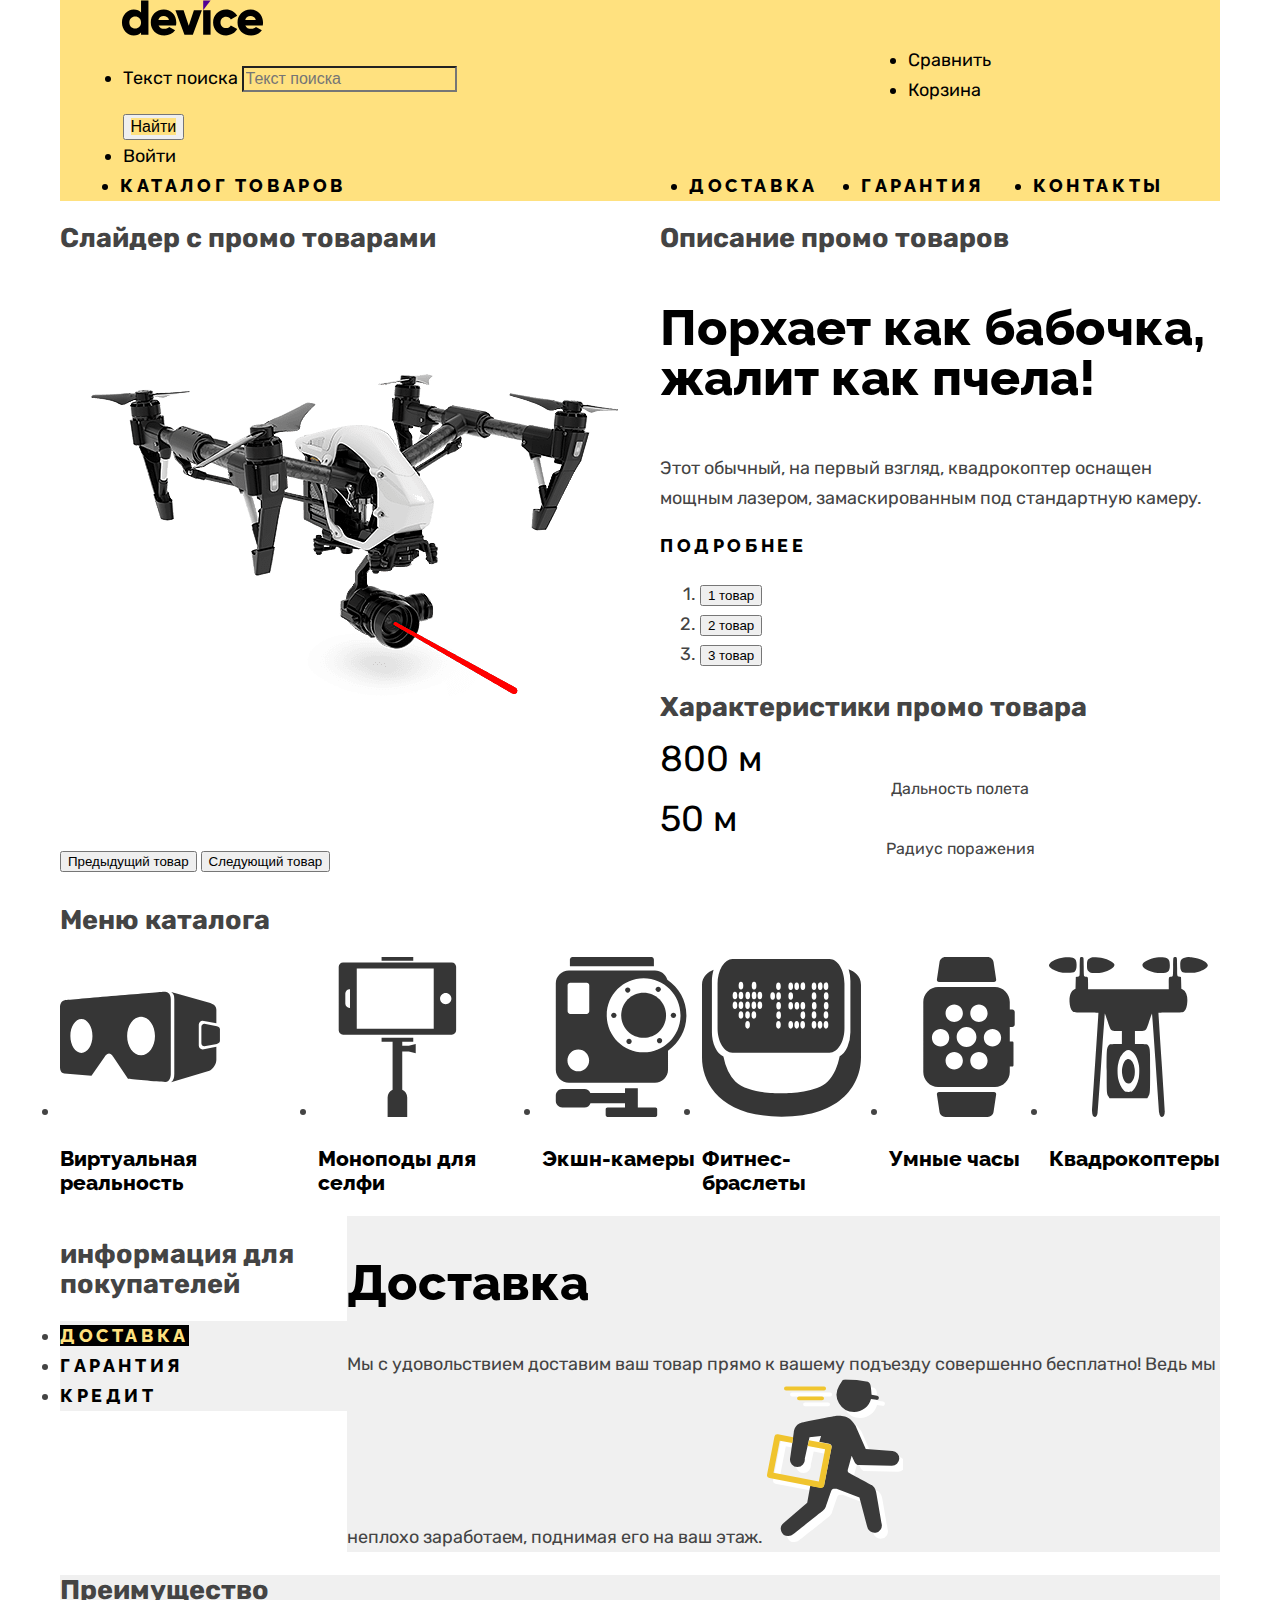
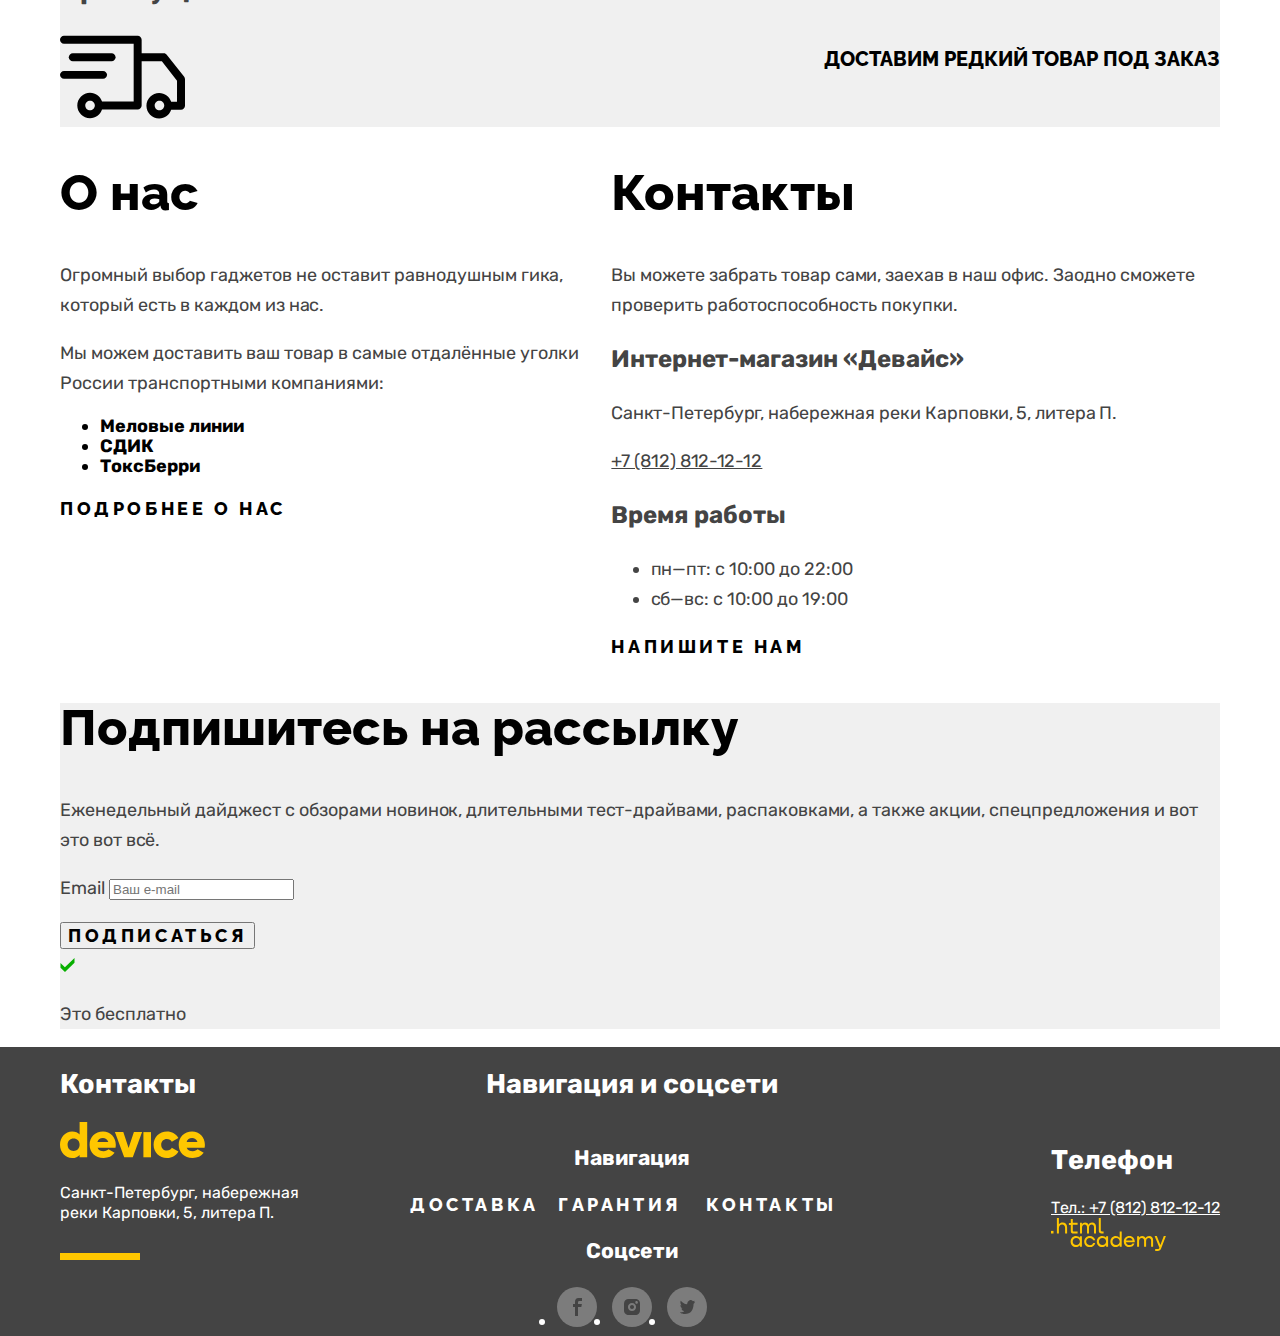
==== commit d0273bbf: "Сетки. Крупные блоки. Каталог" ====
--- a/index.html
+++ b/index.html
@@ -58,9 +58,9 @@
         </ul>
       </nav>
     </header>
+
     <main class="main-container main-index">
       <div class="page-container">
-
         <div class="index-columns">
           <section class="slider">
             <h2 class="visually-hidden">Слайдер с промо товарами</h2>
--- a/css/styles.css
+++ b/css/styles.css
@@ -21,6 +21,8 @@
   src: url("../fonts/rubik/rubik-700.woff2") format("woff2");
   font-display: swap;
 }
+
+/* Общие стили */
 
 html {
   height: 100%;
@@ -38,6 +40,8 @@
   background-color: #FFFFFF;
 }
 
+/* Кнопки */
+
 .button {
   font-family: "Raleway", sans-serif;
   font-size: 18px;
@@ -52,6 +56,8 @@
   background-color: #000000;
   color: #FFE17F;
 }
+
+/* header */
 
 .page-header {
   color: #000000;
@@ -83,7 +89,7 @@
 
 .header-user {
   width: 780px;
-  margin: 0 60px;
+  margin: 0 auto;
   padding: 0;
 }
 
@@ -132,7 +138,7 @@
   text-transform: uppercase;
 }
 
-.navigation-current {
+.header-current {
   opacity: 30%;
 }
 
@@ -141,6 +147,8 @@
   color: #000000;
   text-decoration: none;
 }
+
+/* Главная страница */
 
 .main-container {
   flex-grow: 1;
@@ -266,6 +274,8 @@
 .newsletter {
   background: #F0F0F0;
 }
+
+/* footer */
 
 .page-footer {
   color: #FFFFFF;
@@ -340,6 +350,19 @@
   text-decoration: none;
 }
 
+.catalog-products {
+  display: flex;
+}
+
+.catalog-filter {
+  width: 234px;
+  margin-right: 40px;
+}
+
+.catalog-right-column {
+  width: 840px;
+}
+
 .catalog-filter-label {
   font-family: "Raleway", sans-serif;
   font-size: 16px;
@@ -379,6 +402,10 @@
 
 .sorting-container {
   background: #F0F0F0;
+}
+
+.button-sort {
+  text-decoration: none;
 }
 
 .product-card-link {
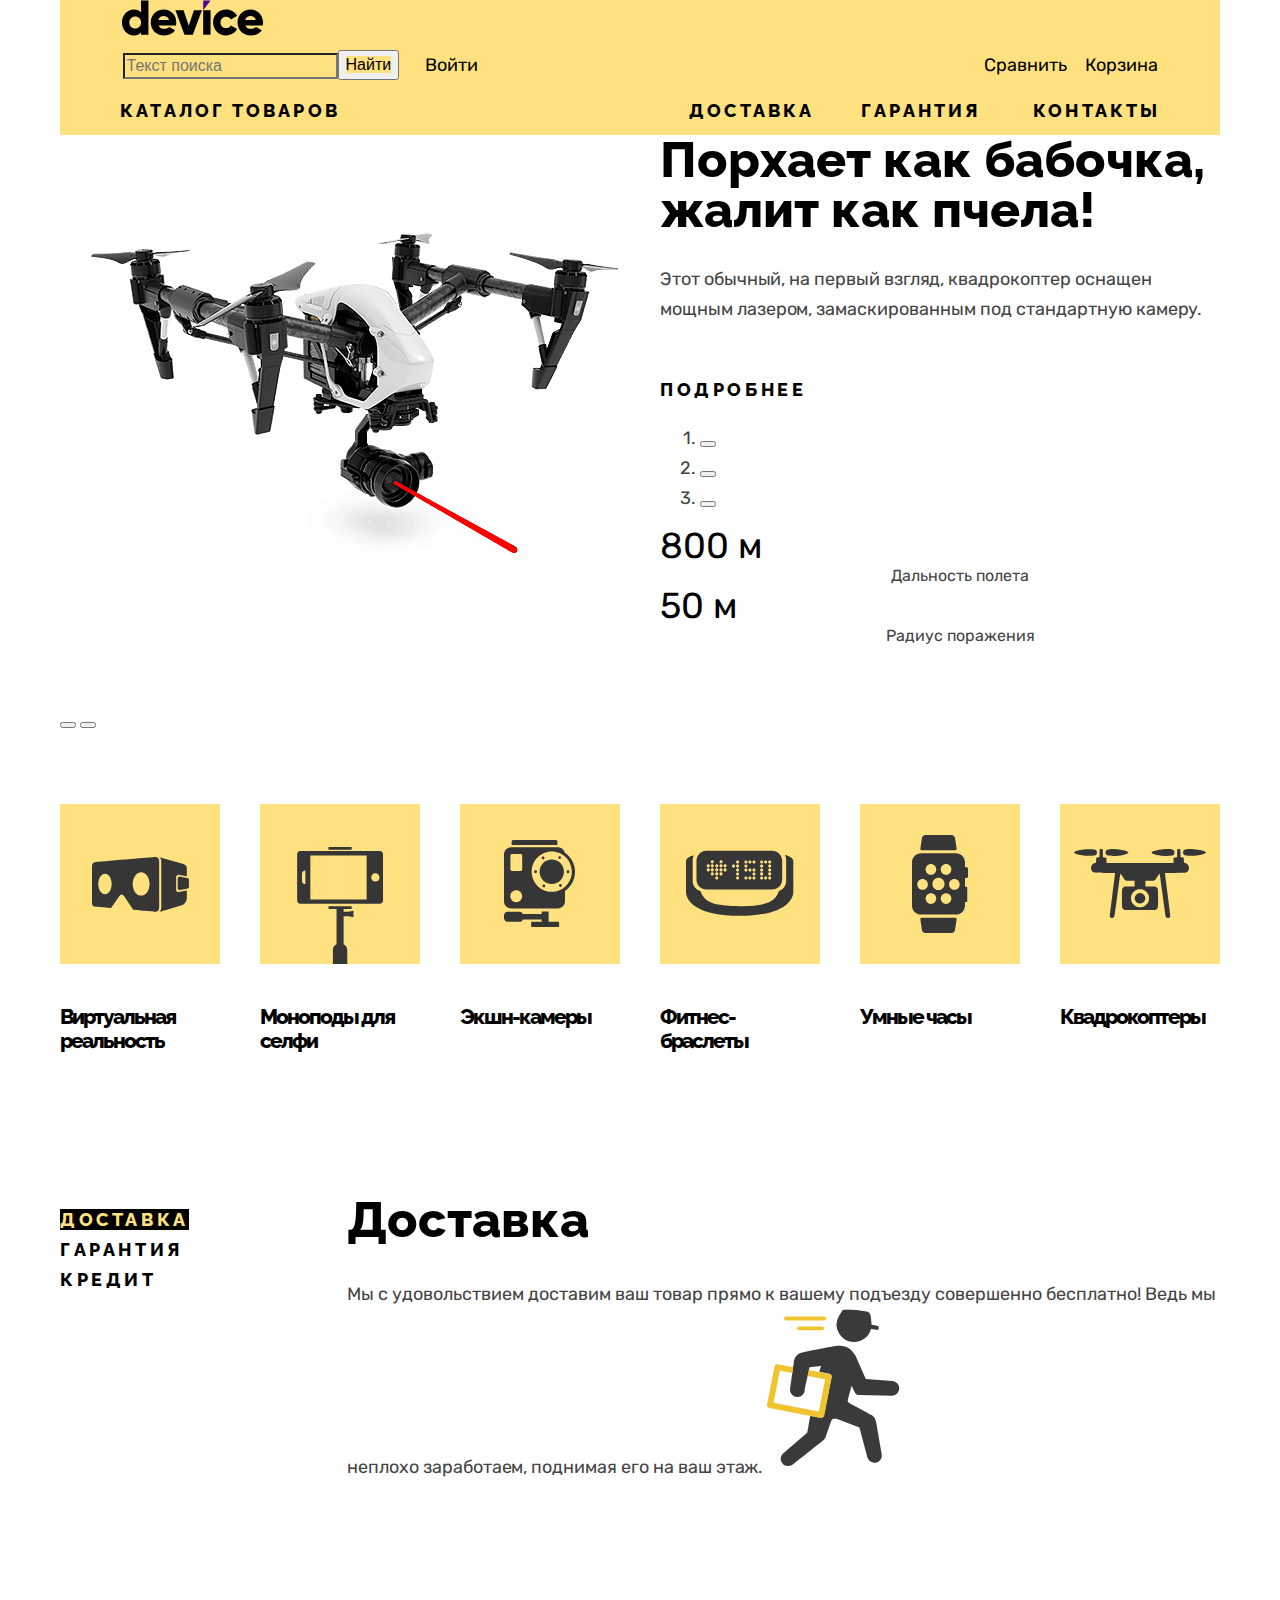
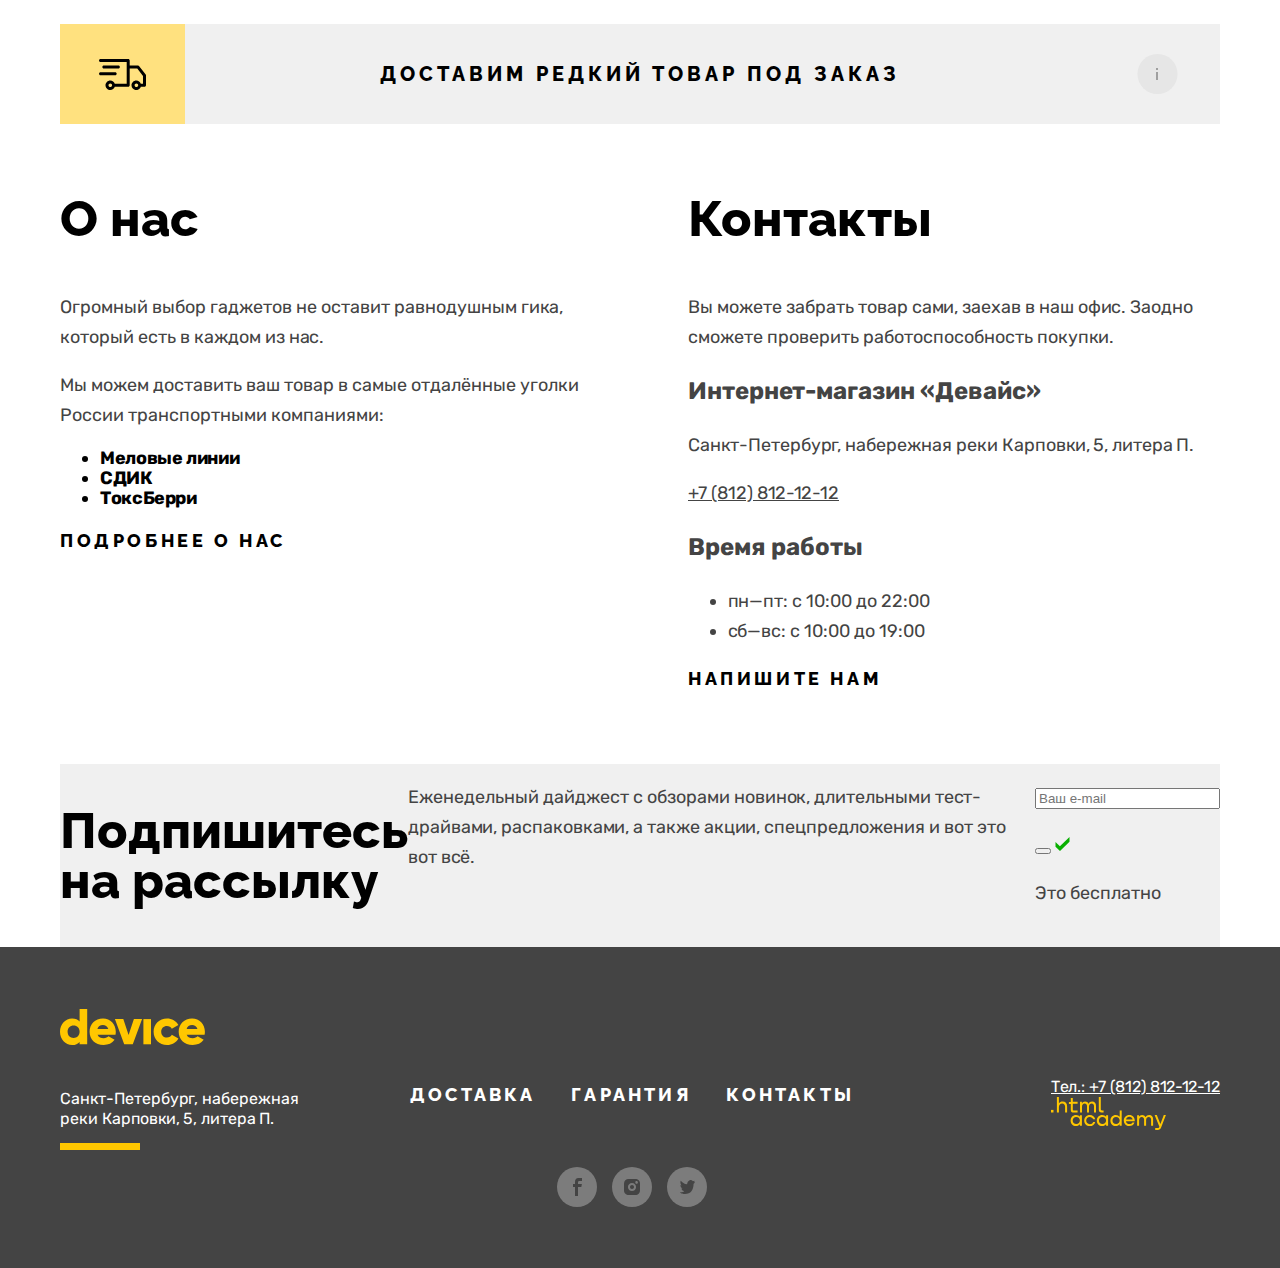
==== commit 90686afd: "Микросетки на флексах для главной страницы" ====
--- a/index.html
+++ b/index.html
@@ -43,7 +43,8 @@
         <ul class="navigation-user navigation-list">
           <li class="navigation-item catalog-item">
             <a class="navigation-link" href="catalog.html">
-              <span class="visually-hidden">Каталог товаров</span>
+              <span>Каталог товаров</span>
+              <span class="visually-hidden">Кнопка каталога товаров</span>
             </a>
           </li>
           <li class="navigation-item">
@@ -108,7 +109,7 @@
           </section>
         </div>
 
-        <section class="catalog">
+        <section class="index-columns catalog">
           <h2 class="visually-hidden">Меню каталога</h2>
           <ul class="catalog-menu">
             <li class="catalog-menu-card">
@@ -172,18 +173,19 @@
             </ul>
           </section>
           <section class="description">
-            <h2 class="info-title">Доставка</h2>
-            <span class="info-description">Мы с удовольствием доставим ваш товар прямо к вашему подъезду совершенно бесплатно! Ведь мы неплохо заработаем, поднимая его на ваш этаж.</span>
-            <img class="info-logo" src="./img/delivery-image.svg" alt="силуэт человека с посылкой подмышкой, бегущего вперед" width="136" height="164">
+            <h2 class="description-title">Доставка</h2>
+            <span class="description-text">Мы с удовольствием доставим ваш товар прямо к вашему подъезду совершенно бесплатно! Ведь мы неплохо заработаем, поднимая его на ваш этаж.</span>
+            <img class="description-logo" src="./img/delivery-image.svg" alt="силуэт человека с посылкой подмышкой, бегущего вперед" width="136" height="164">
           </section>
         </div>
 
-        <section class="advantage">
+        <section class="index-columns advantage">
           <h2 class="visually-hidden">Преимущество</h2>
-          <div class="index-columns">
+          <a class="index-columns advantage-link" href="#">
             <img class="advantage-logo" src="./img/delivery-logo.svg" alt="Едущий грузовичок доставки" width="125" height="100">
             <p class="advantage-description">Доставим редкий товар под заказ</p>
-          </div>
+            <img class="advantage-logo" src="./img/info.svg" alt="Символ информации i" width="125" height="100">
+          </a>
         </section>
 
         <div class="index-columns">
@@ -222,7 +224,7 @@
           </section>
         </div>
 
-        <section class="newsletter">
+        <section class="index-columns newsletter">
           <h2 class="newsletter-title">Подпишитесь на рассылку</h2>
           <p class="newsletter-text">Еженедельный дайджест с обзорами новинок, длительными тест-драйвами, распаковками, а также акции, спецпредложения и вот это вот всё.</p>
           <form class="newsletter-form" action="https://echo.htmlacademy.ru/" method="post">
@@ -233,9 +235,10 @@
             <button class="button newsletter-button" type="submit">
               <span class="visually-hidden">Подписаться</span>
             </button>
+            <img class="newsletter-logo" src="./img/сheck-mark.svg" alt="галочка">
+            <p class="newsletter-text">Это бесплатно</p>
           </form>
-          <img class="newsletter-logo" src="./img/сheck-mark.svg" alt="галочка">
-          <p class="newsletter-text">Это бесплатно</p>
+
         </section>
       </div>
     </main>
@@ -248,7 +251,7 @@
           <address class="footer-contacts-address">
             <p class="address-text">Санкт-Петербург, набережная реки Карповки, 5, литера П.</p>
           </address>
-          <img class="footer-contacts-logo" src="./img/line.svg" alt="горизонтальная желтая полоса" width="80" height="7">
+          <img class="footer-contacts-line" src="./img/line.svg" alt="горизонтальная желтая полоса" width="80" height="7">
         </section>
 
         <section class="footer-navigation-social">
@@ -256,13 +259,13 @@
 
           <h3 class="visually-hidden">Навигация</h3>
           <ul class="navigation-footer">
-            <li class="navigation-item navigation-footer">
+            <li class="navigation-footer-item">
               <a class="navigation-link" href="#">Доставка</a>
             </li>
-            <li class="navigation-item navigation-footer">
+            <li class="navigation-footer-item">
               <a class="navigation-link" href="#">Гарантия</a>
             </li>
-            <li class="navigation-item navigation-footer">
+            <li class="navigation-footer-item">
               <a class="navigation-link" href="#">Контакты</a>
             </li>
           </ul>
@@ -284,6 +287,7 @@
                 <img class="social-logo" alt="Логотип Twitter" src="./img/twitter-logo.svg" width="40" height="40">
               </a>
             </li>
+
           </ul>
         </section>
 
--- a/css/styles.css
+++ b/css/styles.css
@@ -40,6 +40,17 @@
   background-color: #FFFFFF;
 }
 
+.visually-hidden {
+  position: absolute;
+  width: 1px;
+  height: 1px;
+  margin: -1px;
+  padding: 0;
+  border: 0;
+  clip: rect(0 0 0 0);
+  overflow: hidden;
+}
+
 /* Кнопки */
 
 .button {
@@ -67,13 +78,6 @@
   width: 1160px;
   margin: 0 auto;
 }
-
-/* .navigation {
-  display: flex;
-  flex-direction: column;
-  width: 1160px;
-  margin: 0 auto;
-} */
 
 .navigation-logo {
   display: block;
@@ -83,6 +87,7 @@
 
 .navigation-user {
   display: flex;
+  align-items: center;
   width: 1040px;
   margin: 0 auto;
 }
@@ -91,21 +96,37 @@
   width: 780px;
   margin: 0 auto;
   padding: 0;
+  list-style-type: none;
+  display: flex;
+  align-items: center;
+  flex-wrap: wrap;
+}
+
+.search-button {
+  margin-right: 26px;
 }
 
 .header-list {
+  display: flex;
+  justify-content: end;
   max-width: 250px;
   margin-left: auto;
 }
 
+.header-item:first-child {
+  margin-right: 18px;
+}
+
 .navigation-list {
   padding: 0;
   justify-content: space-between;
+  list-style-type: none;
 }
 
 .navigation-item {
   width: 127px;
   margin-left: 45px;
+  line-height: 19px;
 }
 
 .catalog-item {
@@ -122,6 +143,10 @@
   background-color: #FFE17F;
 }
 
+.search-text {
+  margin: 0;
+}
+
 .search-text-field {
   font-size: 16px;
   line-height: 20px;
@@ -131,11 +156,22 @@
 .navigation-link {
   font-family: "Raleway", sans-serif;
   line-height: 21px;
-  letter-spacing: 3.6px;
+  letter-spacing: 3.2px;
   text-align: center;
   color: #000000;
   text-decoration: none;
   text-transform: uppercase;
+}
+
+.catalog-item .navigation-link {
+  display: flex;
+  align-items: center;
+  min-width: 50px;
+  min-height: 50px;
+}
+
+.search-form {
+  display: flex;
 }
 
 .header-current {
@@ -146,6 +182,8 @@
   text-align: center;
   color: #000000;
   text-decoration: none;
+  display: block;
+  padding: 5px 0px;
 }
 
 /* Главная страница */
@@ -162,6 +200,11 @@
 .index-columns {
   display: flex;
   justify-content: space-between;
+  margin-bottom: 70px;
+}
+
+.index-columns:last-child {
+  margin-bottom: 0;
 }
 
 .slider {
@@ -173,12 +216,19 @@
 }
 
 .promo-product-title {
+  margin-top: 0;
+  margin-bottom: 29px;
   font-family: "Raleway", sans-serif;
   font-size: 50px;
   line-height: 50px;
   color: #000000;
 }
 
+.promo-product-description {
+  margin-top: 0;
+  margin-bottom: 51px;
+}
+
 .promo-product-feature-name {
   font-size: 36px;
   color: #000000;
@@ -193,6 +243,7 @@
   display: flex;
   margin: 0;
   padding: 0;
+  list-style-type: none;
 }
 
 .catalog-menu-link {
@@ -200,36 +251,73 @@
   line-height: 24px;
   color: #000000;
   text-decoration: none;
-}
-
-.info-title {
+  letter-spacing: -2px;
+}
+
+.catalog-menu-card {
+  margin-right: 40px;
+}
+
+.catalog-menu-card:last-child {
+  margin-right: 0;
+}
+
+.catalog-menu-image {
+  background-color: #FFE17F;
+  margin-bottom: 32px;
+}
+
+.catalog-menu-title {
+  margin: 0;
+}
+
+.description-title {
   font-family: "Raleway", sans-serif;
   font-size: 50px;
   line-height: 50px;
   color: #000000;
+  margin-top: 0;
+  margin-bottom: 34px;
+}
+
+.info {
+  padding-top: 64px;
+  padding-bottom: 65px;
 }
 
 .info-list {
-  background: #F0F0F0;
   width: 287px;
   padding: 0;
+  list-style-type: none;
 }
 
 .description {
-  background: #F0F0F0;
+  padding-top: 72px;
+  padding-bottom: 72px;
 }
 
 .advantage {
   background: #F0F0F0;
+  display: block;
 }
 
 .advantage-description {
   font-family: "Raleway", sans-serif;
   font-size: 20px;
   line-height: 24px;
+  letter-spacing: 4px;
   color: #000000;
   text-align: center;
   text-transform: uppercase;
+  align-self: center;
+}
+
+.advantage-link {
+  text-decoration: none;
+}
+
+.about {
+  width: 520px;
 }
 
 .about-title {
@@ -237,11 +325,18 @@
   font-size: 50px;
   line-height: 50px;
   color: #000000;
+  margin-top: 0;
+  margin-bottom: 48px;
 }
 
 .delivery-item {
   line-height: 20px;
   color: #000000;
+  letter-spacing: -0.36px;
+}
+
+.contacts {
+  width: 532px;
 }
 
 .contacts-title {
@@ -249,6 +344,8 @@
   font-size: 50px;
   line-height: 50px;
   color: #000000;
+  margin-top: 0;
+  margin-bottom: 48px;
 }
 
 .contacts-subtitle {
@@ -286,6 +383,8 @@
   display: flex;
   width: 1160px;
   margin: 0 auto;
+  padding-top: 62px;
+  padding-bottom: 61px;
 }
 
 .footer-navigation-social {
@@ -299,20 +398,50 @@
   margin-right: 100px;
 }
 
+.footer-contacts-logo {
+  margin-bottom: 35px;
+}
+
+.address-text {
+  margin: 0;
+}
+
 .navigation-footer {
   display: flex;
   justify-content: space-between;
   width: 444px;
   margin: 0;
-  padding: 0;
+  margin-top: 75px;
+  margin-bottom: 62px;
+  padding: 0;
+  list-style-type: none;
+}
+
+.navigation-footer-item {
+  margin-right: 35px;
+  line-height: 19px;
+}
+
+.navigation-footer-item:last-child {
+  margin-right: 0;
 }
 
 .footer-social-list {
   display: flex;
-  justify-content: space-between;
-  width: 150px;
-  padding: 0;
-  margin: 0;
+  flex-wrap: wrap;
+  max-width: 150px;
+  padding: 0;
+  margin: 0;
+  list-style-type: none;
+}
+
+.footer-social-item {
+  margin-right: 15px;
+  max-height: 40px;
+}
+
+.footer-social-item:nth-child(3n) {
+  margin-right: 0;
 }
 
 .footer-phone {
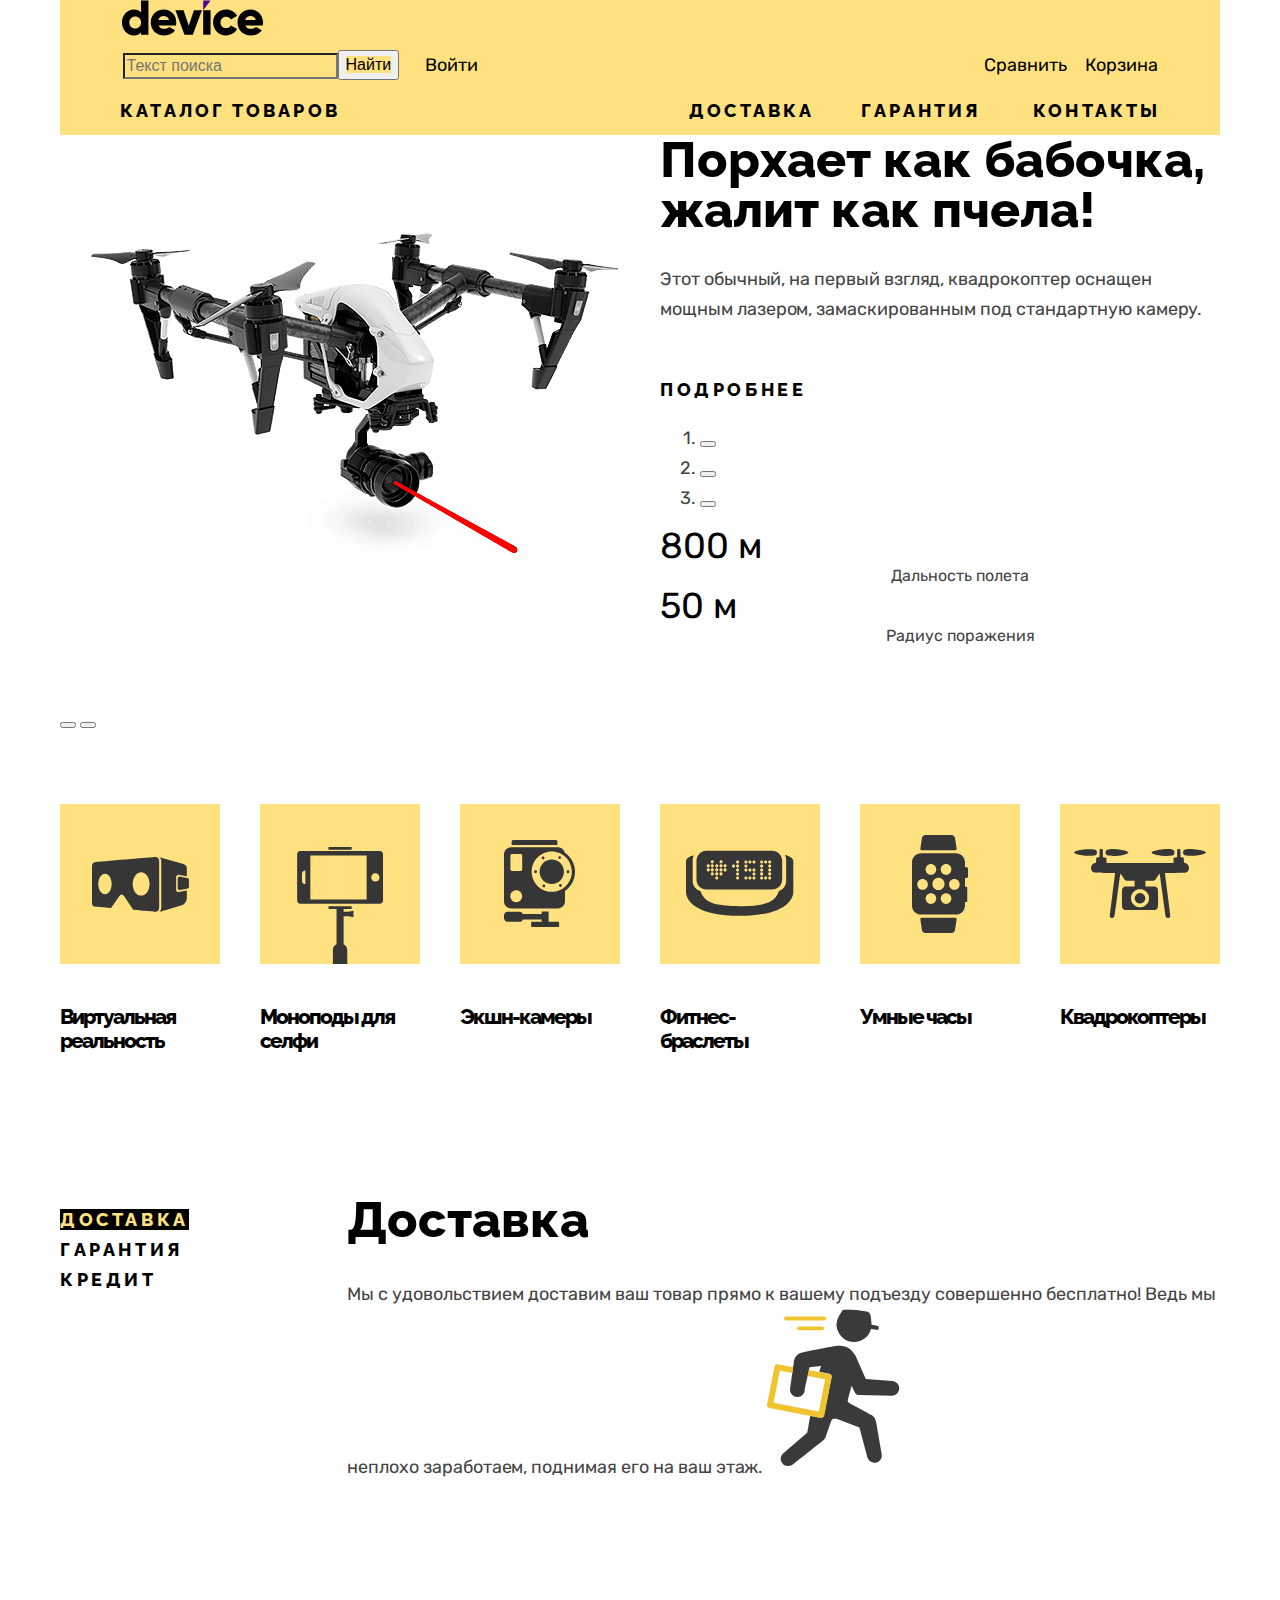
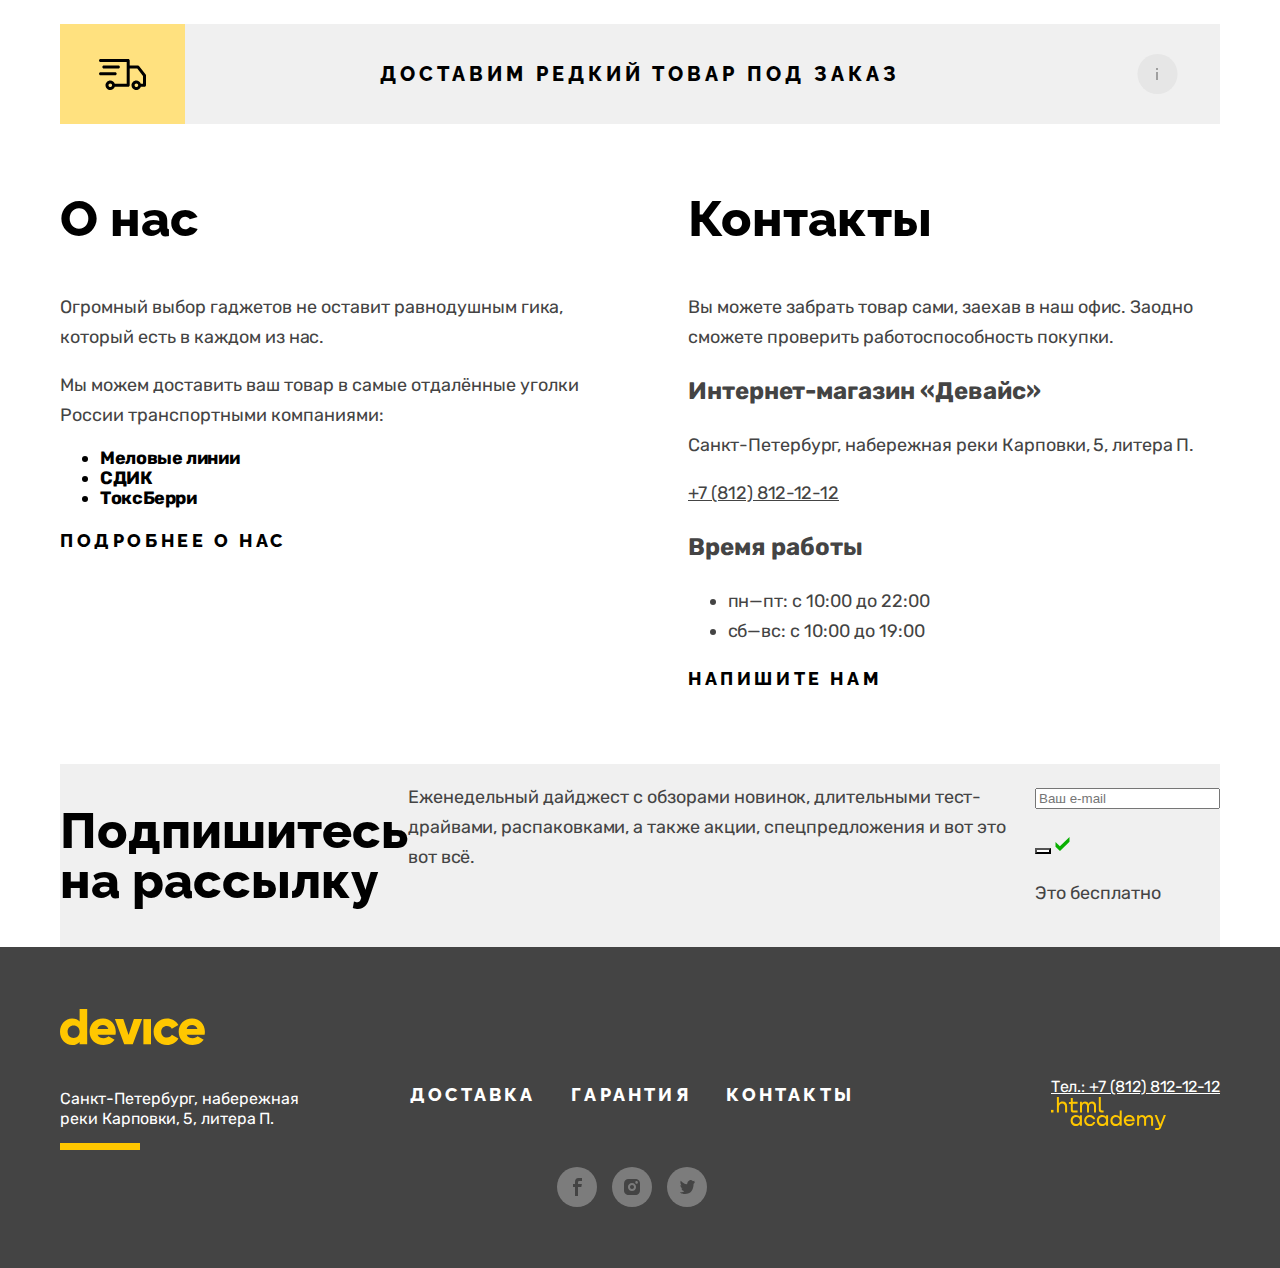
==== commit f448675e: "Микросетки на флексах для каталога (не доделано)" ====
--- a/index.html
+++ b/index.html
@@ -273,17 +273,17 @@
           <h3 class="visually-hidden">Соцсети</h3>
           <ul class="footer-social-list">
             <li class="footer-social-item">
-              <a class="button" href="#">
+              <a class="social-link" href="#">
                 <img class="social-logo" alt="Логотип Facebook" src="./img/fb-logo.svg" width="40" height="40">
               </a>
             </li>
             <li class="footer-social-item">
-              <a class="button" href="#">
+              <a class="social-link" href="#">
                 <img class="social-logo" alt="Логотип Instagram" src="./img/insta-logo.svg" width="40" height="40">
               </a>
             </li>
             <li class="footer-social-item">
-              <a class="button" href="#">
+              <a class="social-link" href="#">
                 <img class="social-logo" alt="Логотип Twitter" src="./img/twitter-logo.svg" width="40" height="40">
               </a>
             </li>
--- a/css/styles.css
+++ b/css/styles.css
@@ -61,6 +61,7 @@
   text-decoration: none;
   text-transform: uppercase;
   letter-spacing: 3.6px;
+  background-color: #FFFFFF;
 }
 
 .button-current {
@@ -462,16 +463,26 @@
 
 /*Страница каталога*/
 
+.main-inner {
+  padding-top: 35px;
+}
+
 .inner-header-title {
   font-family: "Raleway", sans-serif;
   font-size: 50px;
   line-height: 50px;
   color: #000000;
+  margin-top: 0;
+  margin-bottom: 16px;
 }
 
 .breadcrumbs {
-  color: #000000;
-  font-size: 16px;
+  display: flex;
+  margin: 0;
+  padding: 0;
+  color: #000000;
+  font-size: 16px;
+  list-style-type: none;
 }
 
 .breadcrumbs-link {
@@ -481,6 +492,7 @@
 
 .catalog-products {
   display: flex;
+  padding-bottom: 78px;
 }
 
 .catalog-filter {
@@ -521,6 +533,20 @@
   background: #F0F0F0;
 }
 
+.sorting-container {
+  display: flex;
+  padding: 20px 40px;
+  background: #F0F0F0;
+}
+
+.sorting-type {
+  margin-right: auto;
+}
+
+.select-control {
+  margin-left: 197.5px;
+}
+
 .sorting-type-label {
   font-family: "Raleway", sans-serif;
   font-size: 16px;
@@ -529,12 +555,16 @@
   letter-spacing:3.2px;
 }
 
-.sorting-container {
-  background: #F0F0F0;
-}
-
 .button-sort {
   text-decoration: none;
+  width: 30px;
+  height: 30px;
+}
+
+.product-list {
+  list-style-type: none;
+  margin: 0;
+  padding: 70px 40px 44px;
 }
 
 .product-card-link {
@@ -551,18 +581,65 @@
   font-weight: 400;
 }
 
+.pagination-container {
+  padding: 0 40px;
+}
+
 .pagination-show-more {
   font-size: 16px;
-}
-
-.pagination-container {
+  display: flex;
+  align-items: center;
+  justify-content: center;
+  width: 100%;
+  height: 55px;
+  margin-bottom: 44px;
+}
+
+.pagination {
+  display: flex;
+  align-items: center;
+  margin: 0;
+  padding: 0;
+  list-style-type: none;
   background: #F0F0F0;
 }
 
 .pagination-link {
+  display: block;
+  box-sizing: border-box;
   color: #444444;
+  opacity: 30%;
   background-color: #F0F0F0;
   text-decoration: none;
   font-size: 16px;
   line-height: 20px;
-}
+  width: 40px;
+  height: 40px;
+  padding: 10px 16.5px;
+}
+
+.pagination-prev {
+  display: flex;
+  box-sizing: border-box;
+  align-items: center;
+  width: 128px;
+  height: 71px;
+  padding: 25px;
+}
+
+.pagination-next {
+  display: flex;
+  box-sizing: border-box;
+  align-items: center;
+  width: 141px;
+  height: 71px;
+  padding: 25px;
+}
+
+.pagination-item:first-child {
+  margin-right: auto;
+}
+
+.pagination-item:last-child {
+  margin-left: auto;
+}
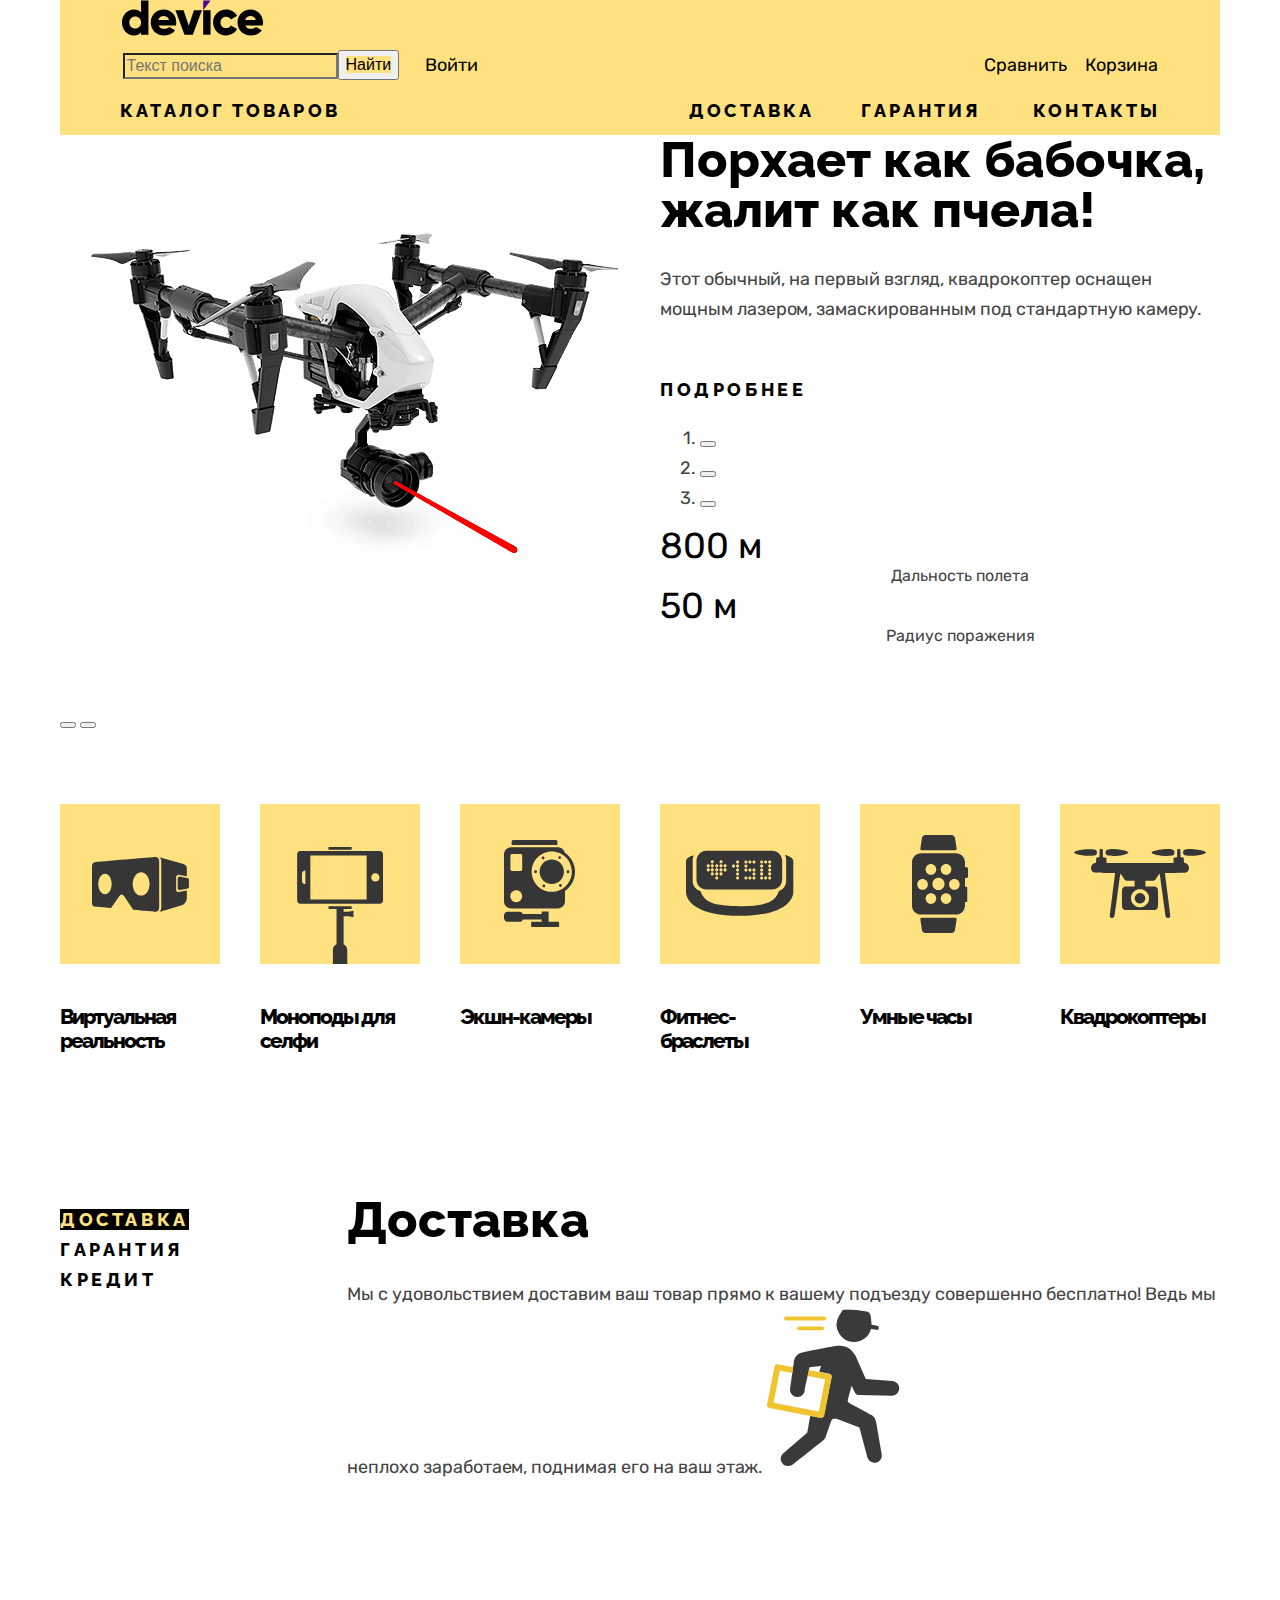
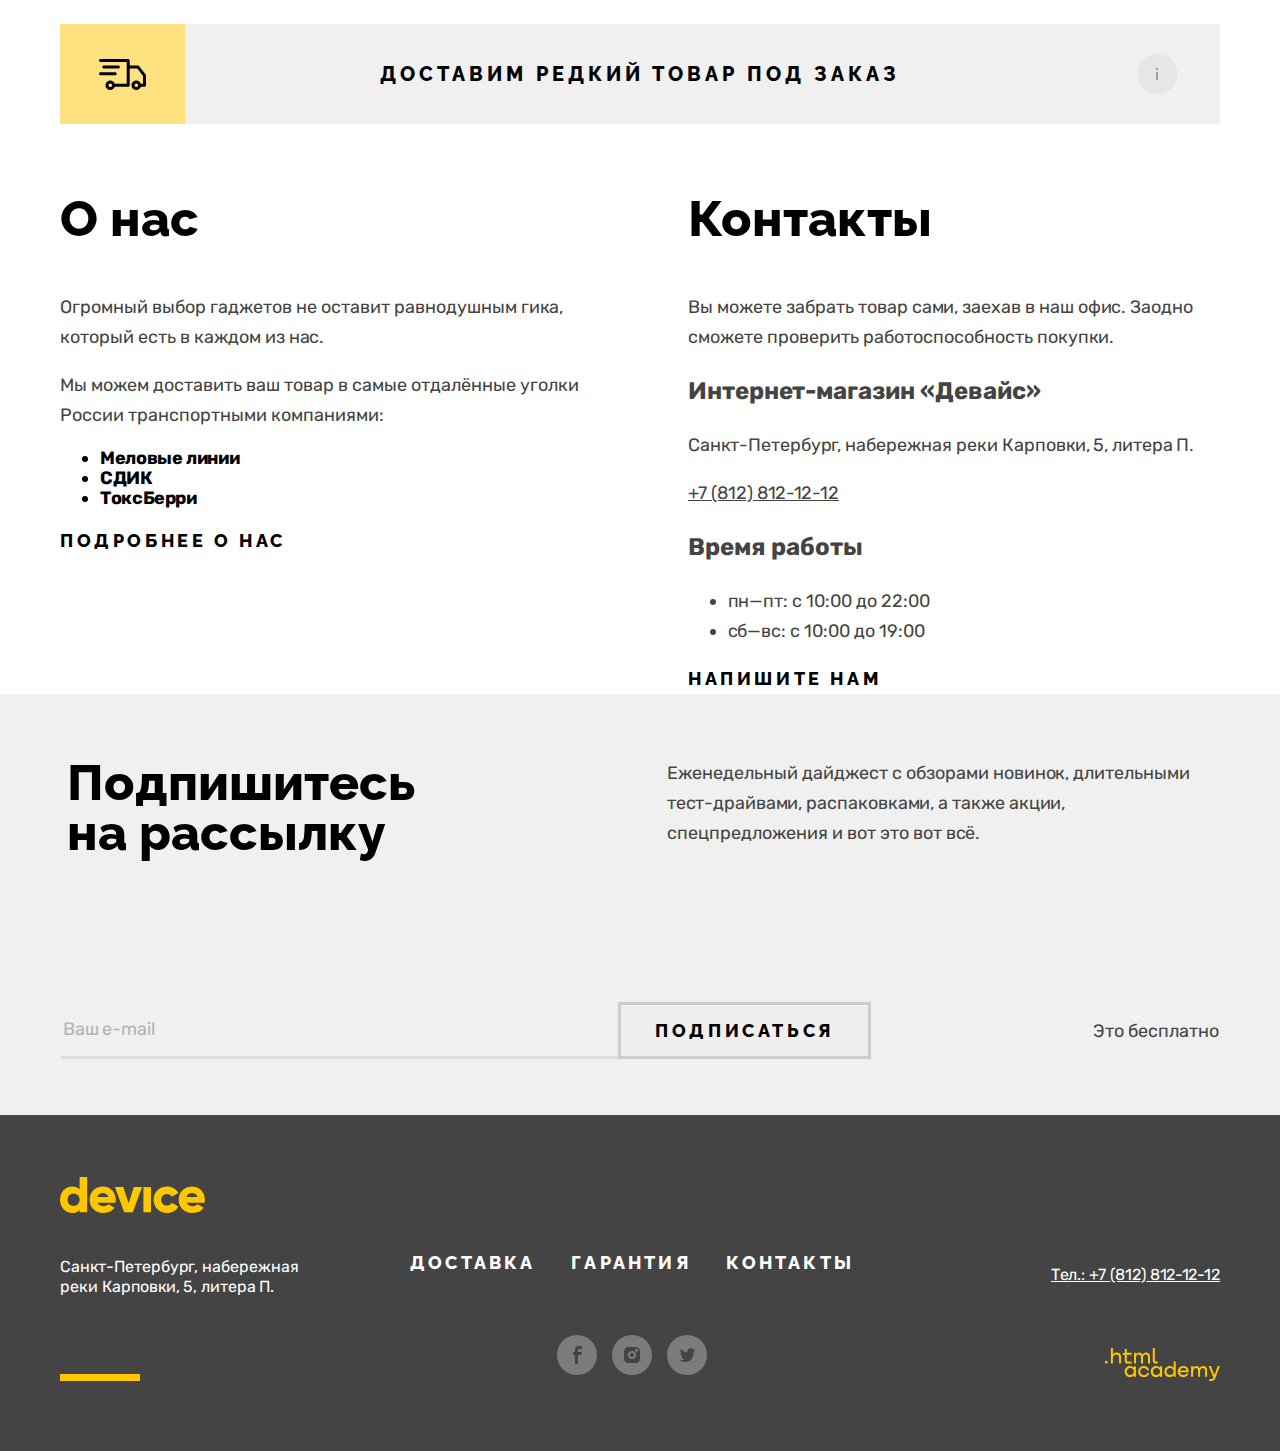
==== commit 3ce78700: "микросетки newsletter" ====
--- a/index.html
+++ b/index.html
@@ -223,24 +223,28 @@
             <a class="button" href="#">Напишите нам</a>
           </section>
         </div>
-
-        <section class="index-columns newsletter">
-          <h2 class="newsletter-title">Подпишитесь на рассылку</h2>
-          <p class="newsletter-text">Еженедельный дайджест с обзорами новинок, длительными тест-драйвами, распаковками, а также акции, спецпредложения и вот это вот всё.</p>
-          <form class="newsletter-form" action="https://echo.htmlacademy.ru/" method="post">
-            <p class="newsletter-email">
-              <label class="visually-hidden" for="newsletter-email">Email</label>
-              <input class="field"  placeholder="Ваш e-mail" type="email" name="newsletter-email" id="newsletter-email" required>
-            </p>
-            <button class="button newsletter-button" type="submit">
-              <span class="visually-hidden">Подписаться</span>
-            </button>
-            <img class="newsletter-logo" src="./img/сheck-mark.svg" alt="галочка">
-            <p class="newsletter-text">Это бесплатно</p>
-          </form>
-
-        </section>
       </div>
+
+      <div class="newsletter-container">
+        <div class="page-container">
+          <section class="newsletter">
+            <h2 class="newsletter-title">Подпишитесь на рассылку</h2>
+            <p class="newsletter-text">Еженедельный дайджест с обзорами новинок, длительными тест-драйвами, распаковками, а также акции, спецпредложения и вот это вот всё.</p>
+            <form class="newsletter-form" action="https://echo.htmlacademy.ru/" method="post">
+              <p class="newsletter-email">
+                <label class="visually-hidden" for="newsletter-email">Email</label>
+                <input class="field"  placeholder="Ваш e-mail" type="email" name="newsletter-email" id="newsletter-email" required>
+              </p>
+              <button class="button newsletter-button" type="submit">
+                Подписаться
+              </button>
+              <img class="newsletter-logo" src="./img/сheck-mark.svg" alt="галочка">
+              <p class="newsletter-form-text">Это бесплатно</p>
+            </form>
+          </section>
+        </div>
+      </div>
+
     </main>
 
     <footer class="page-footer">
--- a/css/styles.css
+++ b/css/styles.css
@@ -61,7 +61,6 @@
   text-decoration: none;
   text-transform: uppercase;
   letter-spacing: 3.6px;
-  background-color: #FFFFFF;
 }
 
 .button-current {
@@ -369,9 +368,68 @@
   color: #000000;
 }
 
+.newsletter-container {
+  background-color: #F0F0F0;
+}
+
 .newsletter {
-  background: #F0F0F0;
-}
+  display: grid;
+  grid-template-columns: 7px 600px auto;
+  grid-template-rows: 64px auto 144px 57px 56px;
+}
+
+.newsletter-title {
+  grid-column: 2 / 3;
+  grid-row: 2 / 3;
+  width: 348px;
+  margin: 0;
+}
+
+.newsletter-text {
+  grid-column: 3 / 4;
+  grid-row: 2 / 3;
+  justify-self: start;
+  margin: 0;
+}
+
+.newsletter-form {
+  grid-column: 1 / 4;
+  grid-row: 4 / 5;
+  margin-left: 1px;
+  margin-right: 1px;
+  display: grid;
+  grid-template-columns: 557px 253px auto;
+}
+
+.newsletter-email {
+  margin: 0;
+  display: grid;
+}
+
+.field {
+  background-color: #F0F0F0;
+  border: none;
+  border-bottom: 3px solid #CECECE;
+  font-family: "Rubik";
+  font-size: 18px;
+  opacity: 50%;
+}
+
+.newsletter-button {
+  border: 3px solid #CECECE;
+}
+
+.newsletter-form-text {
+  justify-self: end;
+  align-self: center;
+  margin: 0;
+}
+
+.newsletter-logo {
+  display: none;
+}
+
+
 
 /* footer */
 
@@ -447,6 +505,7 @@
 
 .footer-phone {
   margin-left: auto;
+  margin-top: 78px;
   max-width: 175px;
   align-self: center;
 }
@@ -459,12 +518,25 @@
   font-style: normal;
   font-size: 16px;
   line-height: 20px;
+  margin-bottom: 63px;
+}
+
+.htmlacademy-link {
+  display: block;
+  width: 115px;
+  height: 33px;
+  margin-left: auto;
 }
 
 /*Страница каталога*/
 
-.main-inner {
-  padding-top: 35px;
+.inner-header-container {
+  width: 1160px;
+  margin: 0 auto;
+}
+
+.inner-header {
+  padding: 25px 60px;
 }
 
 .inner-header-title {
@@ -476,6 +548,10 @@
   margin-bottom: 16px;
 }
 
+.catalog-page-container {
+  background-color: #F0F0F0;
+}
+
 .breadcrumbs {
   display: flex;
   margin: 0;
@@ -483,6 +559,7 @@
   color: #000000;
   font-size: 16px;
   list-style-type: none;
+  line-height: 19px;
 }
 
 .breadcrumbs-link {
@@ -492,7 +569,6 @@
 
 .catalog-products {
   display: flex;
-  padding-bottom: 78px;
 }
 
 .catalog-filter {
@@ -502,6 +578,8 @@
 
 .catalog-right-column {
   width: 840px;
+  padding-bottom: 78px;
+  background-color: #FFFFFF;
 }
 
 .catalog-filter-label {
@@ -530,7 +608,7 @@
 }
 
 .filter-container {
-  background: #F0F0F0;
+  padding: 25px 60px;
 }
 
 .sorting-container {
@@ -593,6 +671,8 @@
   width: 100%;
   height: 55px;
   margin-bottom: 44px;
+  background-color: #FFFFFF;
+  border: 3px solid #E5E5E5;
 }
 
 .pagination {
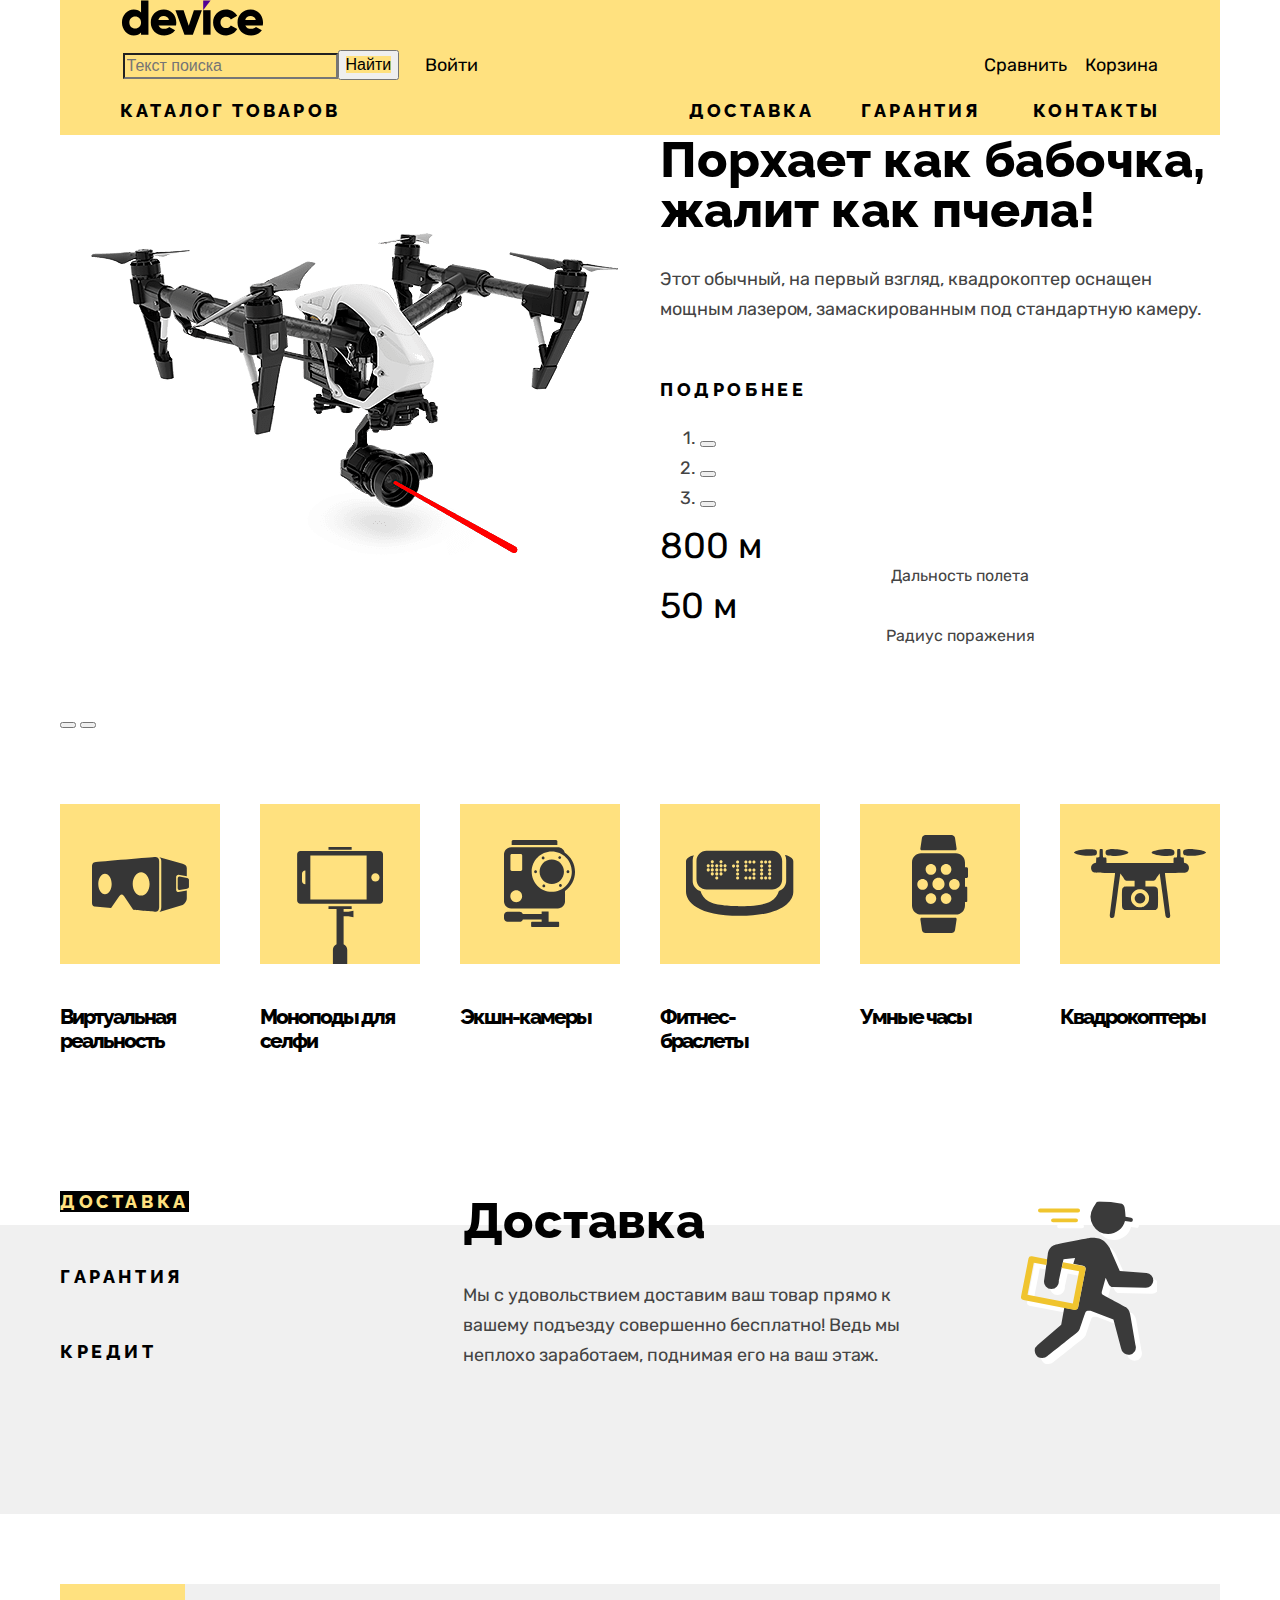
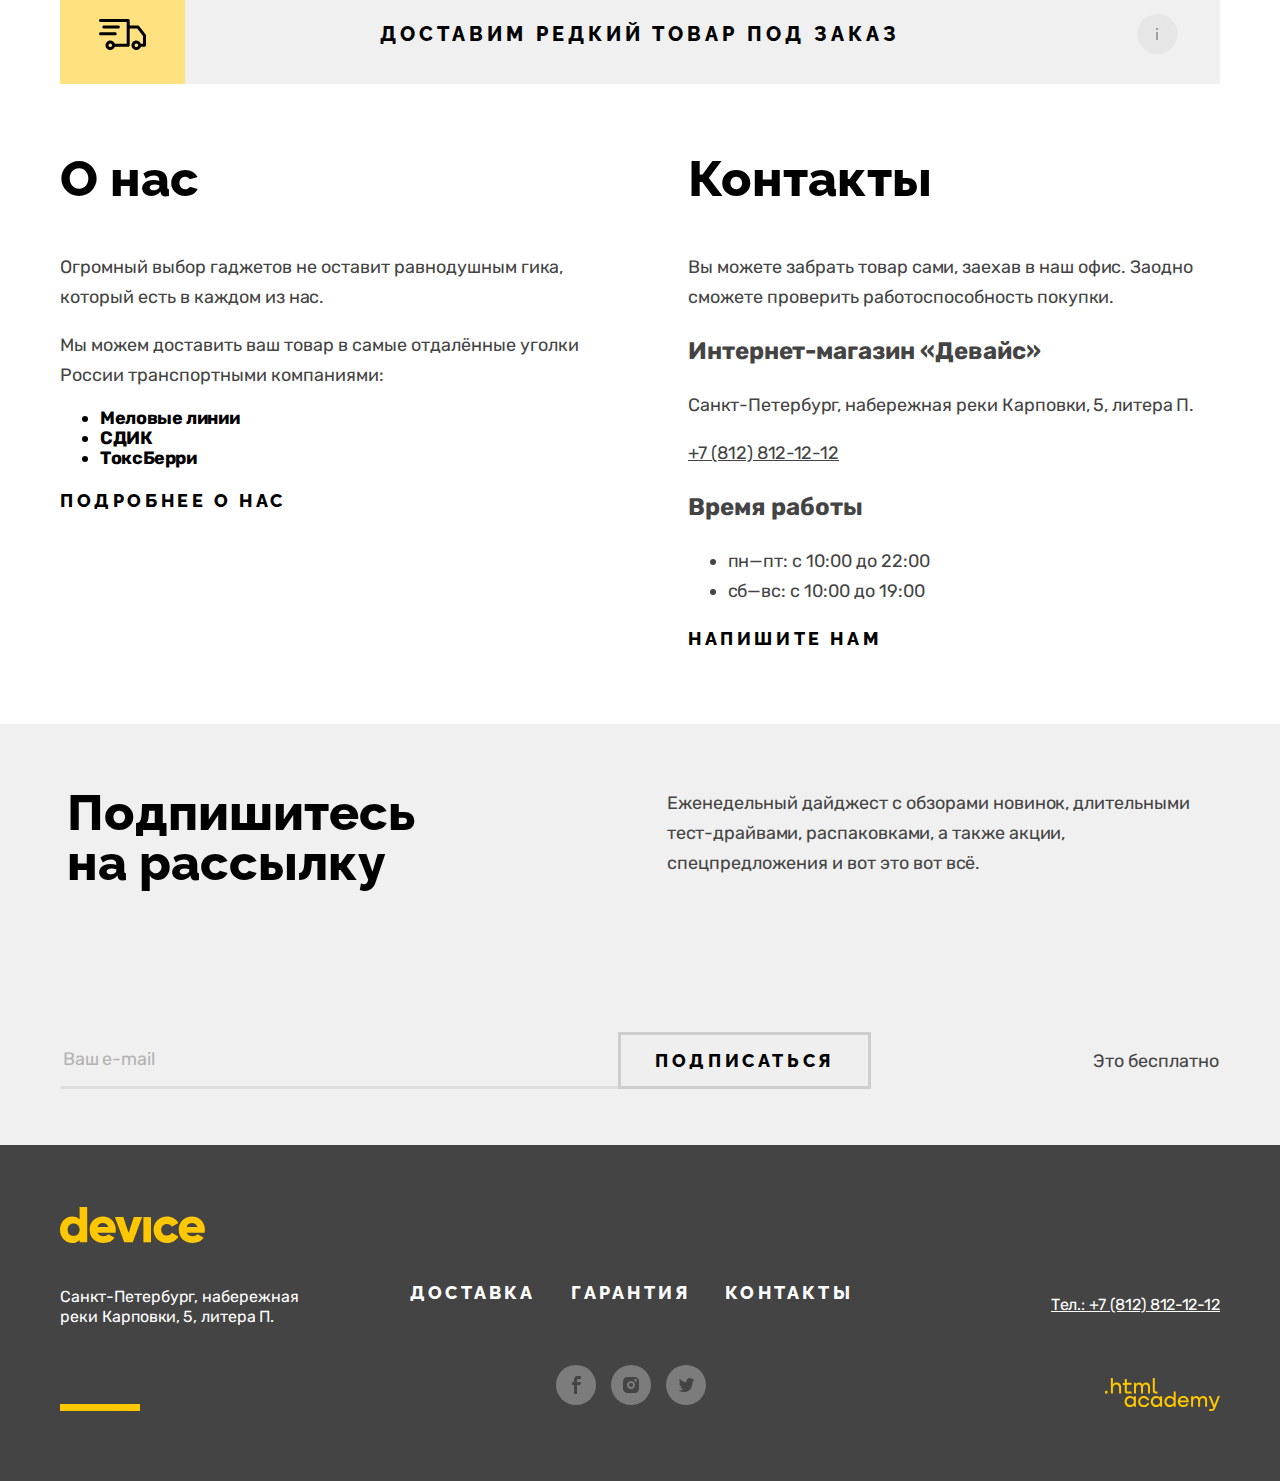
==== commit e631d53e: "блок Info почти готов" ====
--- a/index.html
+++ b/index.html
@@ -150,9 +150,11 @@
             </li>
           </ul>
         </section>
-
-        <div class="index-columns">
-          <section class="info">
+      </div>
+
+      <div class="index-columns info">
+        <div class="page-container info">
+          <section class="info-buttons">
             <h2 class="visually-hidden">информация для покупателей</h2>
             <ul class="info-list">
               <li class="info-item">
@@ -178,7 +180,9 @@
             <img class="description-logo" src="./img/delivery-image.svg" alt="силуэт человека с посылкой подмышкой, бегущего вперед" width="136" height="164">
           </section>
         </div>
-
+      </div>
+
+      <div class="page-container">
         <section class="index-columns advantage">
           <h2 class="visually-hidden">Преимущество</h2>
           <a class="index-columns advantage-link" href="#">
@@ -244,7 +248,6 @@
           </section>
         </div>
       </div>
-
     </main>
 
     <footer class="page-footer">
--- a/css/styles.css
+++ b/css/styles.css
@@ -87,6 +87,7 @@
 
 .navigation-user {
   display: flex;
+  flex-wrap: wrap;
   align-items: center;
   width: 1040px;
   margin: 0 auto;
@@ -203,10 +204,6 @@
   margin-bottom: 70px;
 }
 
-.index-columns:last-child {
-  margin-bottom: 0;
-}
-
 .slider {
   width: 560px;
 }
@@ -281,19 +278,66 @@
 }
 
 .info {
-  padding-top: 64px;
-  padding-bottom: 65px;
+  position: relative;
+  display: flex;
+  z-index: 1;
+}
+
+.index-columns.info::after {
+  content: '';
+  background-color: #F0F0F0;
+  height: 289px;
+  position: absolute;
+  bottom: 0;
+  left: 0;
+  width: 100%;
+  z-index: 0;
+}
+
+.page-container.info {
+  padding-bottom: 72px;
+}
+
+.info-buttons {
+  margin-top: 64px;
 }
 
 .info-list {
   width: 287px;
   padding: 0;
-  list-style-type: none;
+  margin: 0;
+  list-style-type: none;
+  display: grid;
+  grid-template-rows: repeat(3, 40px);
+  gap: 35px;
+  justify-items: start;
 }
 
 .description {
-  padding-top: 72px;
-  padding-bottom: 72px;
+  padding-top: 72.5px;
+  padding-bottom: 72.5px;
+  padding-left: 116px;
+  padding-right: 63px;
+  display: grid;
+  grid-template-columns: 1fr 110px 136px;
+  grid-template-rows: auto 34px auto
+}
+
+.description-title {
+  margin: 0;
+  grid-column: 1 / 2;
+  grid-row: 1 /2;
+}
+
+.description-text {
+  grid-column: 1 / 2;
+  grid-row: 3 / 4;
+}
+
+.description-logo {
+  grid-column: 3 / 4;
+  grid-row: 1 / 4;
+  align-self: center;
 }
 
 .advantage {
@@ -467,8 +511,8 @@
 
 .navigation-footer {
   display: flex;
-  justify-content: space-between;
-  width: 444px;
+  flex-wrap: wrap;
+  max-width: 460px;
   margin: 0;
   margin-top: 75px;
   margin-bottom: 62px;
@@ -481,7 +525,7 @@
   line-height: 19px;
 }
 
-.navigation-footer-item:last-child {
+.navigation-footer-item:nth-child(3n) {
   margin-right: 0;
 }
 
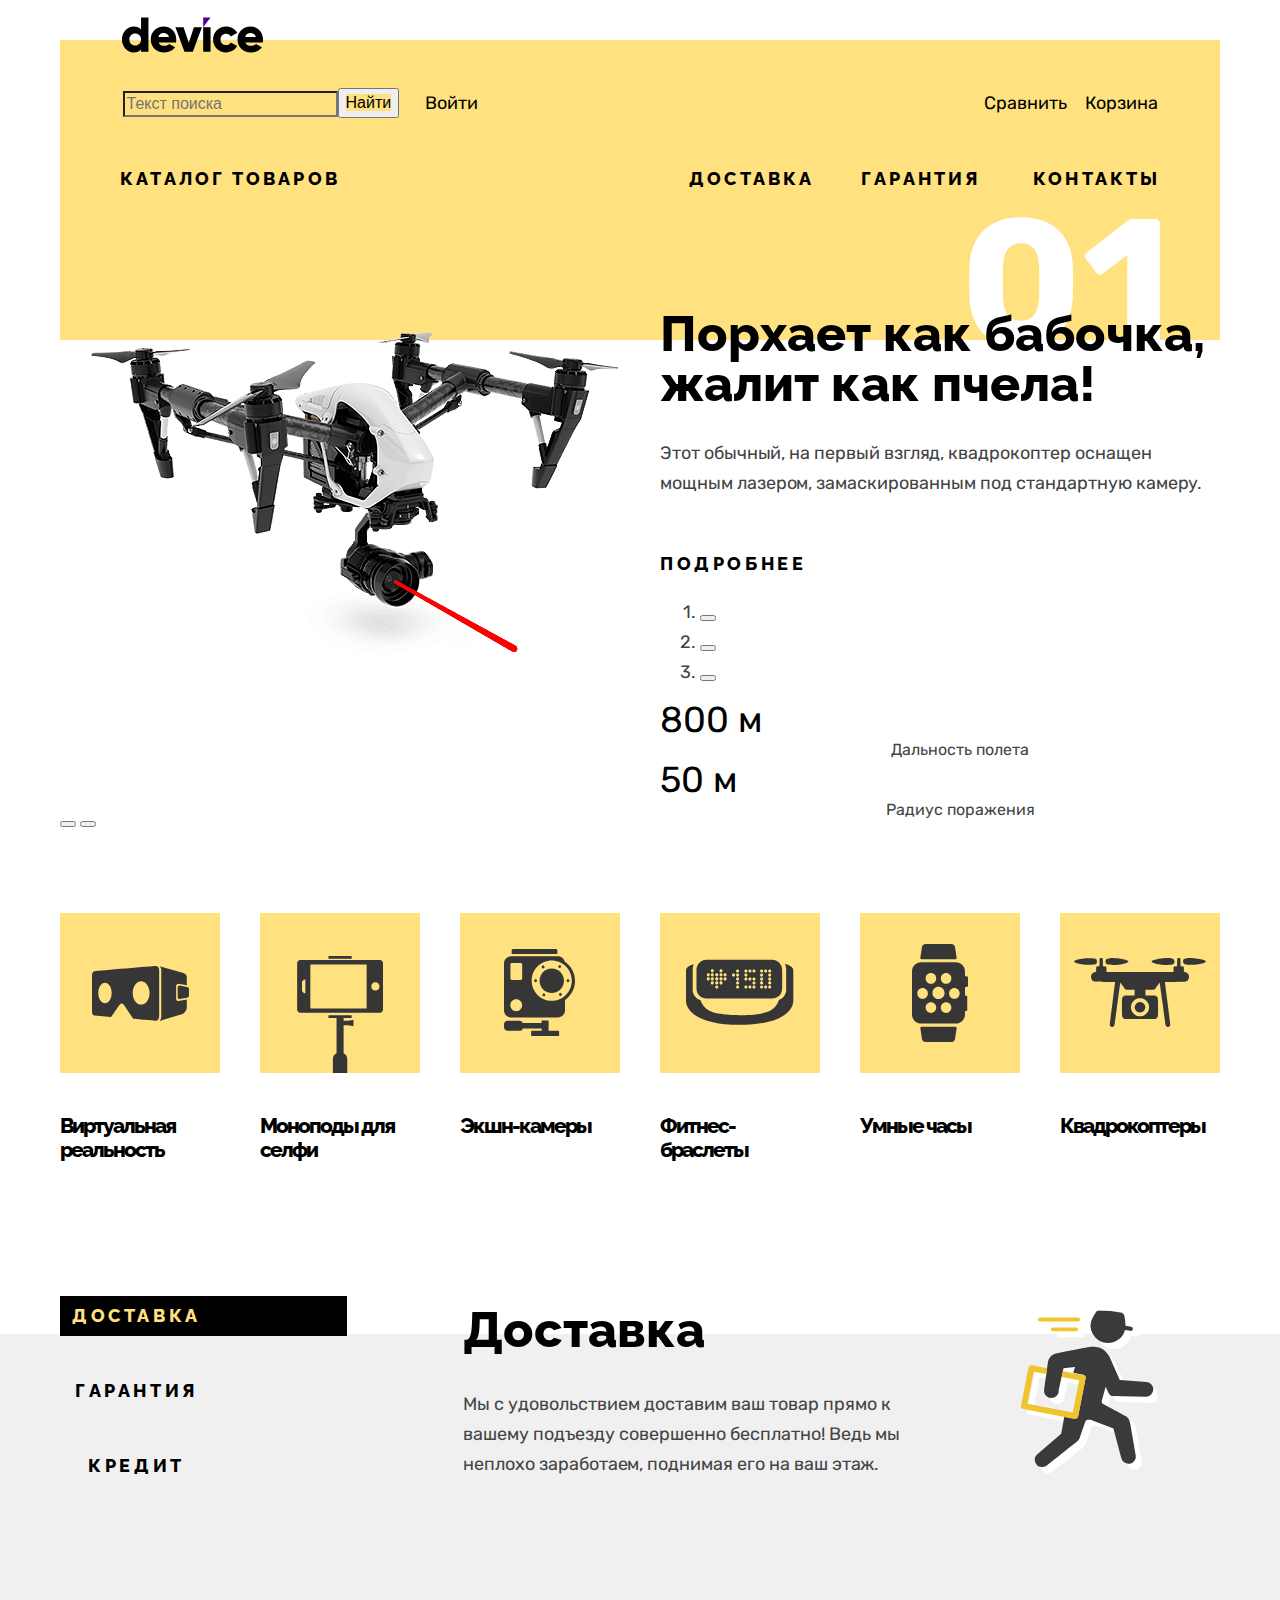
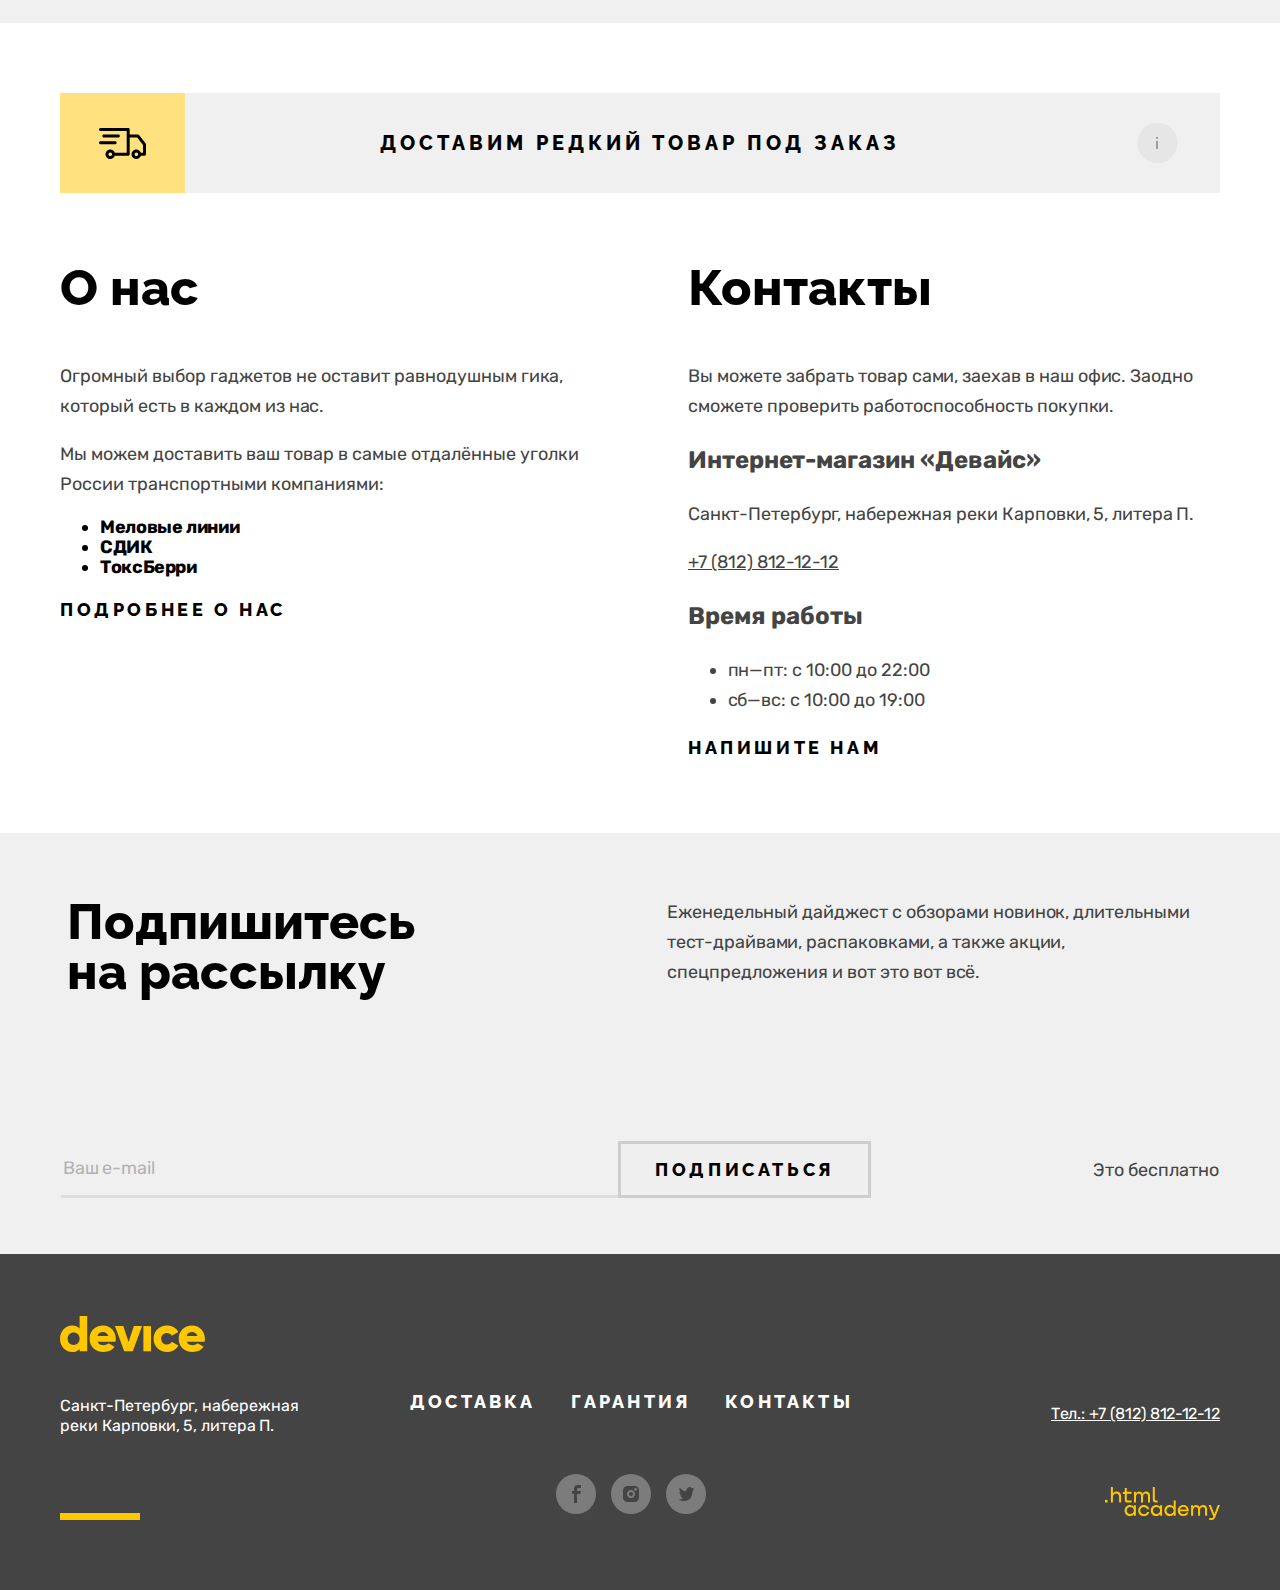
==== commit 87029fd6: "каталог товаров на гридах" ====
--- a/index.html
+++ b/index.html
@@ -6,7 +6,7 @@
     <link rel="stylesheet" href="css/styles.css">
   </head>
   <body>
-    <header class="page-header">
+    <header class="page-header main-header">
       <nav class="navigation">
         <a class="navigation-logo" href="index.html">
           <img class="page-header-logo" alt="Логотип магазина device" src="./img/header-logo.svg" width="145" height="36">
@@ -76,6 +76,7 @@
 
           <section class="promo-product">
             <h2 class="visually-hidden">Описание промо товаров</h2>
+            <span class="slider-number">01</span>
             <h3 class="promo-product-title">Порхает как бабочка, жалит как пчела!</h3>
             <p class="promo-product-description">Этот обычный, на первый взгляд, квадрокоптер оснащен мощным лазером, замаскированным под стандартную камеру.</p>
             <a class="button" href="#">Подробнее</a>
@@ -157,18 +158,18 @@
           <section class="info-buttons">
             <h2 class="visually-hidden">информация для покупателей</h2>
             <ul class="info-list">
-              <li class="info-item">
-                <a class="button button-current" href="">
+              <li class="info-item info-item-current">
+                <a class="item button button-current" href="">
                   Доставка
                 </a>
               </li>
               <li class="info-item">
-                <a class="button" href="">
+                <a class="item button" href="">
                   Гарантия
                 </a>
               </li>
               <li class="info-item">
-                <a class="button" href="">
+                <a class="item button" href="">
                   Кредит
                 </a>
               </li>
--- a/css/styles.css
+++ b/css/styles.css
@@ -64,7 +64,6 @@
 }
 
 .button-current {
-  background-color: #000000;
   color: #FFE17F;
 }
 
@@ -72,17 +71,38 @@
 
 .page-header {
   color: #000000;
-  background: #FFE17F;
+  /* background: #FFE17F; */
   display: flex;
   flex-direction: column;
   width: 1160px;
   margin: 0 auto;
+  margin-top: 13px;
+  position: relative;
+}
+
+.navigation {
+  position: relative;
+  z-index: 1;
+}
+
+.page-header.main-header::after {
+  content: '';
+  background: #FFE17F;
+  position: absolute;
+  top: 27px;
+  left: 0;
+  width: 100%;
+  z-index: 0;
+  height: 300px;
 }
 
 .navigation-logo {
   display: block;
   width: 145px;
+  height: 36px;
   margin-left: 60px;
+  margin-bottom: 30px;
+  padding-top: 4.4px;
 }
 
 .navigation-user {
@@ -91,6 +111,7 @@
   align-items: center;
   width: 1040px;
   margin: 0 auto;
+  margin-bottom: 30px;
 }
 
 .header-user {
@@ -122,6 +143,7 @@
   padding: 0;
   justify-content: space-between;
   list-style-type: none;
+  margin-bottom: 31px;
 }
 
 .navigation-item {
@@ -202,10 +224,23 @@
   display: flex;
   justify-content: space-between;
   margin-bottom: 70px;
+  position: relative;
+  z-index: 1;
 }
 
 .slider {
   width: 560px;
+}
+
+.slider-number {
+  font-weight: 700;
+  font-size: 180px;
+  color: #FFFFFF;
+  display: block;
+  text-align: end;
+  margin-top: 35px;
+  margin-bottom: 10px;
+  margin-right: 49px;
 }
 
 .promo-product {
@@ -310,7 +345,20 @@
   display: grid;
   grid-template-rows: repeat(3, 40px);
   gap: 35px;
-  justify-items: start;
+}
+
+.info-item {
+  display: grid;
+}
+
+.info-item-current {
+  background-color: #000000;
+}
+
+.item {
+  display: grid;
+  align-items: center;
+  width: 153px;
 }
 
 .description {
@@ -579,17 +627,28 @@
   margin: 0 auto;
 }
 
+.page-header.page-inner-header::after {
+  content: '';
+  background: #FFE17F;
+  position: absolute;
+  top: 27px;
+  left: 0;
+  width: 100%;
+  z-index: 0;
+  height: 186px;
+}
+
+.inner-header-title {
+  font-family: "Raleway", sans-serif;
+  font-size: 50px;
+  line-height: 50px;
+  color: #000000;
+  margin-top: 0;
+  margin-bottom: 16px;
+}
+
 .inner-header {
   padding: 25px 60px;
-}
-
-.inner-header-title {
-  font-family: "Raleway", sans-serif;
-  font-size: 50px;
-  line-height: 50px;
-  color: #000000;
-  margin-top: 0;
-  margin-bottom: 16px;
 }
 
 .catalog-page-container {
@@ -609,15 +668,22 @@
 .breadcrumbs-link {
   color: inherit;
   text-decoration: none;
+  margin-right: 36px;
 }
 
 .catalog-products {
   display: flex;
 }
 
-.catalog-filter {
-  width: 234px;
-  margin-right: 40px;
+.catalog-filter-list {
+  padding: 0;
+  margin: 0;
+  list-style-type: none;
+}
+
+.catalog-filter-group {
+  margin: 0;
+  padding: 0;
 }
 
 .catalog-right-column {
@@ -652,6 +718,7 @@
 }
 
 .filter-container {
+  width: 320px;
   padding: 25px 60px;
 }
 
@@ -687,9 +754,25 @@
   list-style-type: none;
   margin: 0;
   padding: 70px 40px 44px;
-}
-
-.product-card-link {
+  display: grid;
+  grid-template-columns: repeat(2, 360px);
+  gap: 44px 40px;
+}
+
+.product-card {
+  display: grid;
+  grid-template-rows: 380px 40px;
+  grid-template-columns: min-content min-content;
+  row-gap: 32px;
+}
+
+.product-card-image-link {
+  grid-column: 1 / 3;
+}
+
+
+.product-card-image-link,
+.product-card-title-link {
   text-decoration: none;
 }
 
@@ -697,10 +780,14 @@
   line-height: 20px;
   letter-spacing: -0.36px;
   color: #000000;
+  margin: 0;
+  padding: 0;
 }
 
 .product-card-price {
   font-weight: 400;
+  justify-self: end;
+
 }
 
 .pagination-container {
